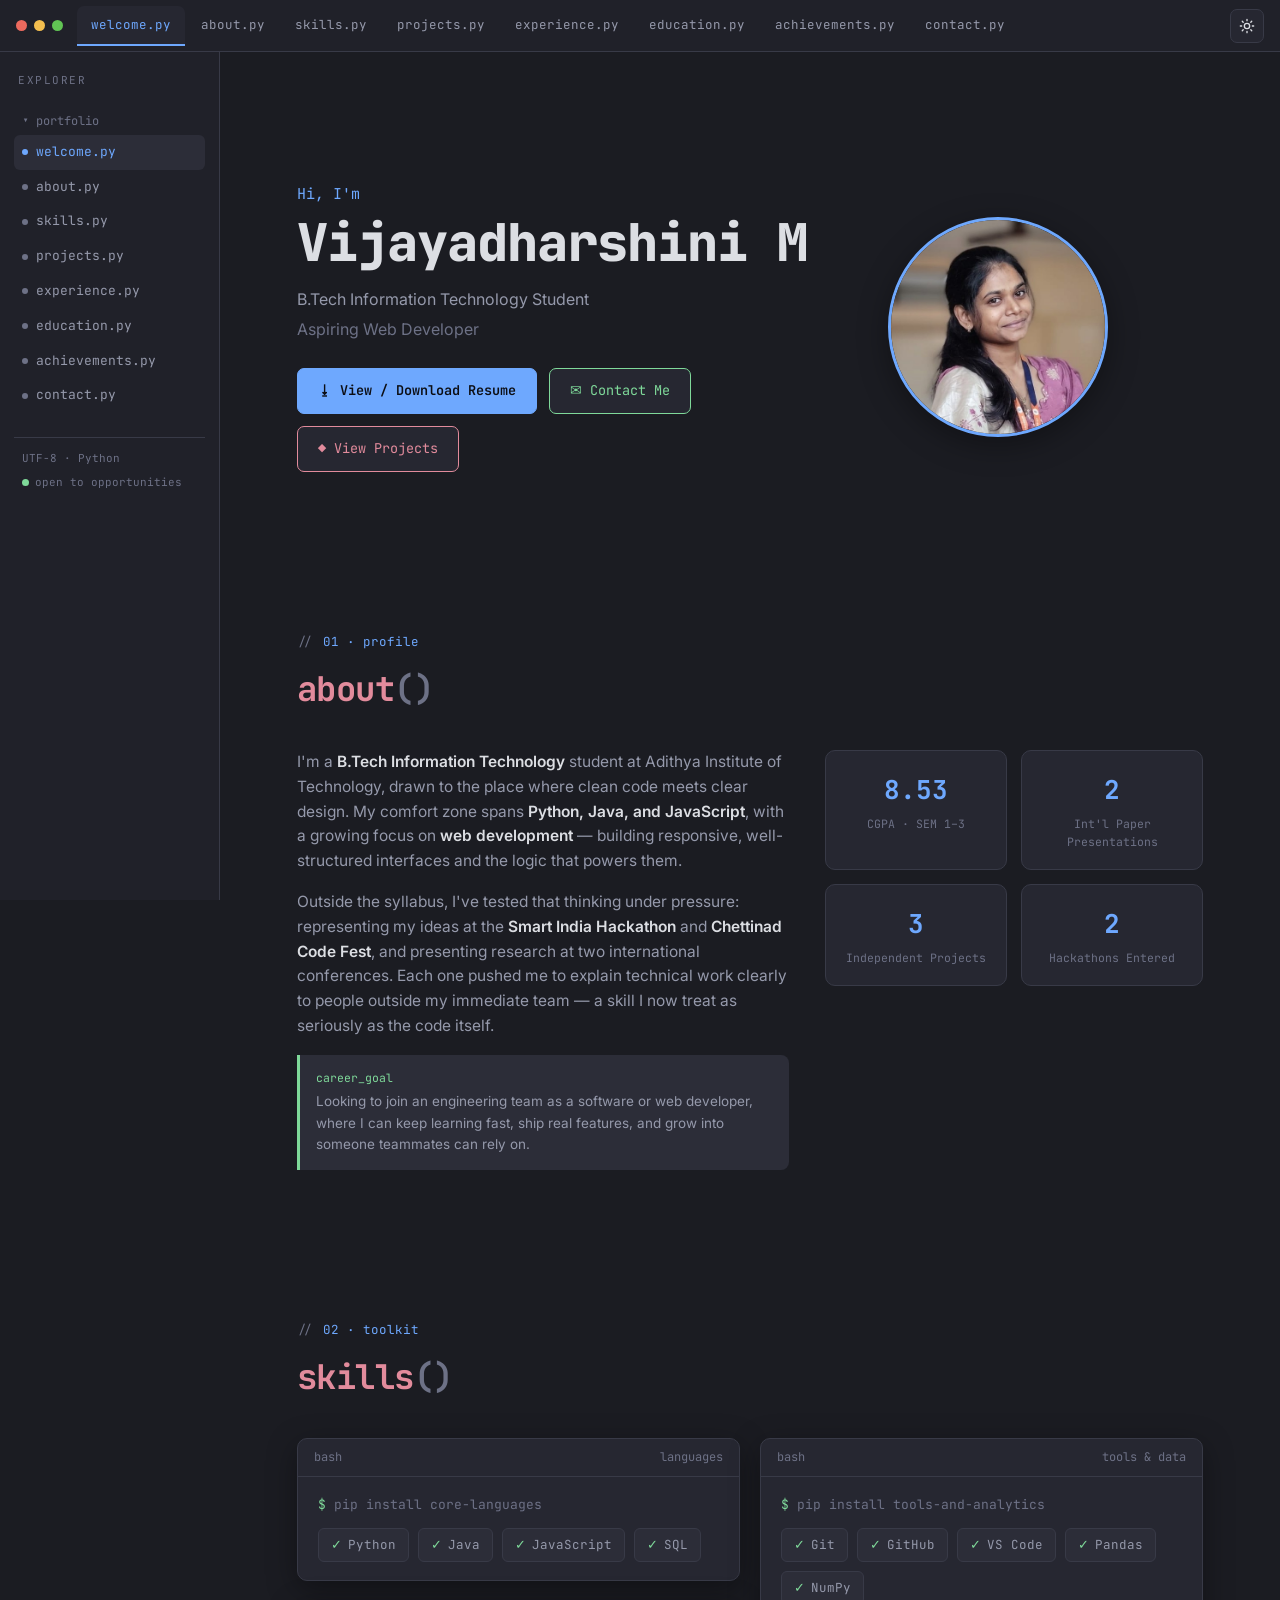
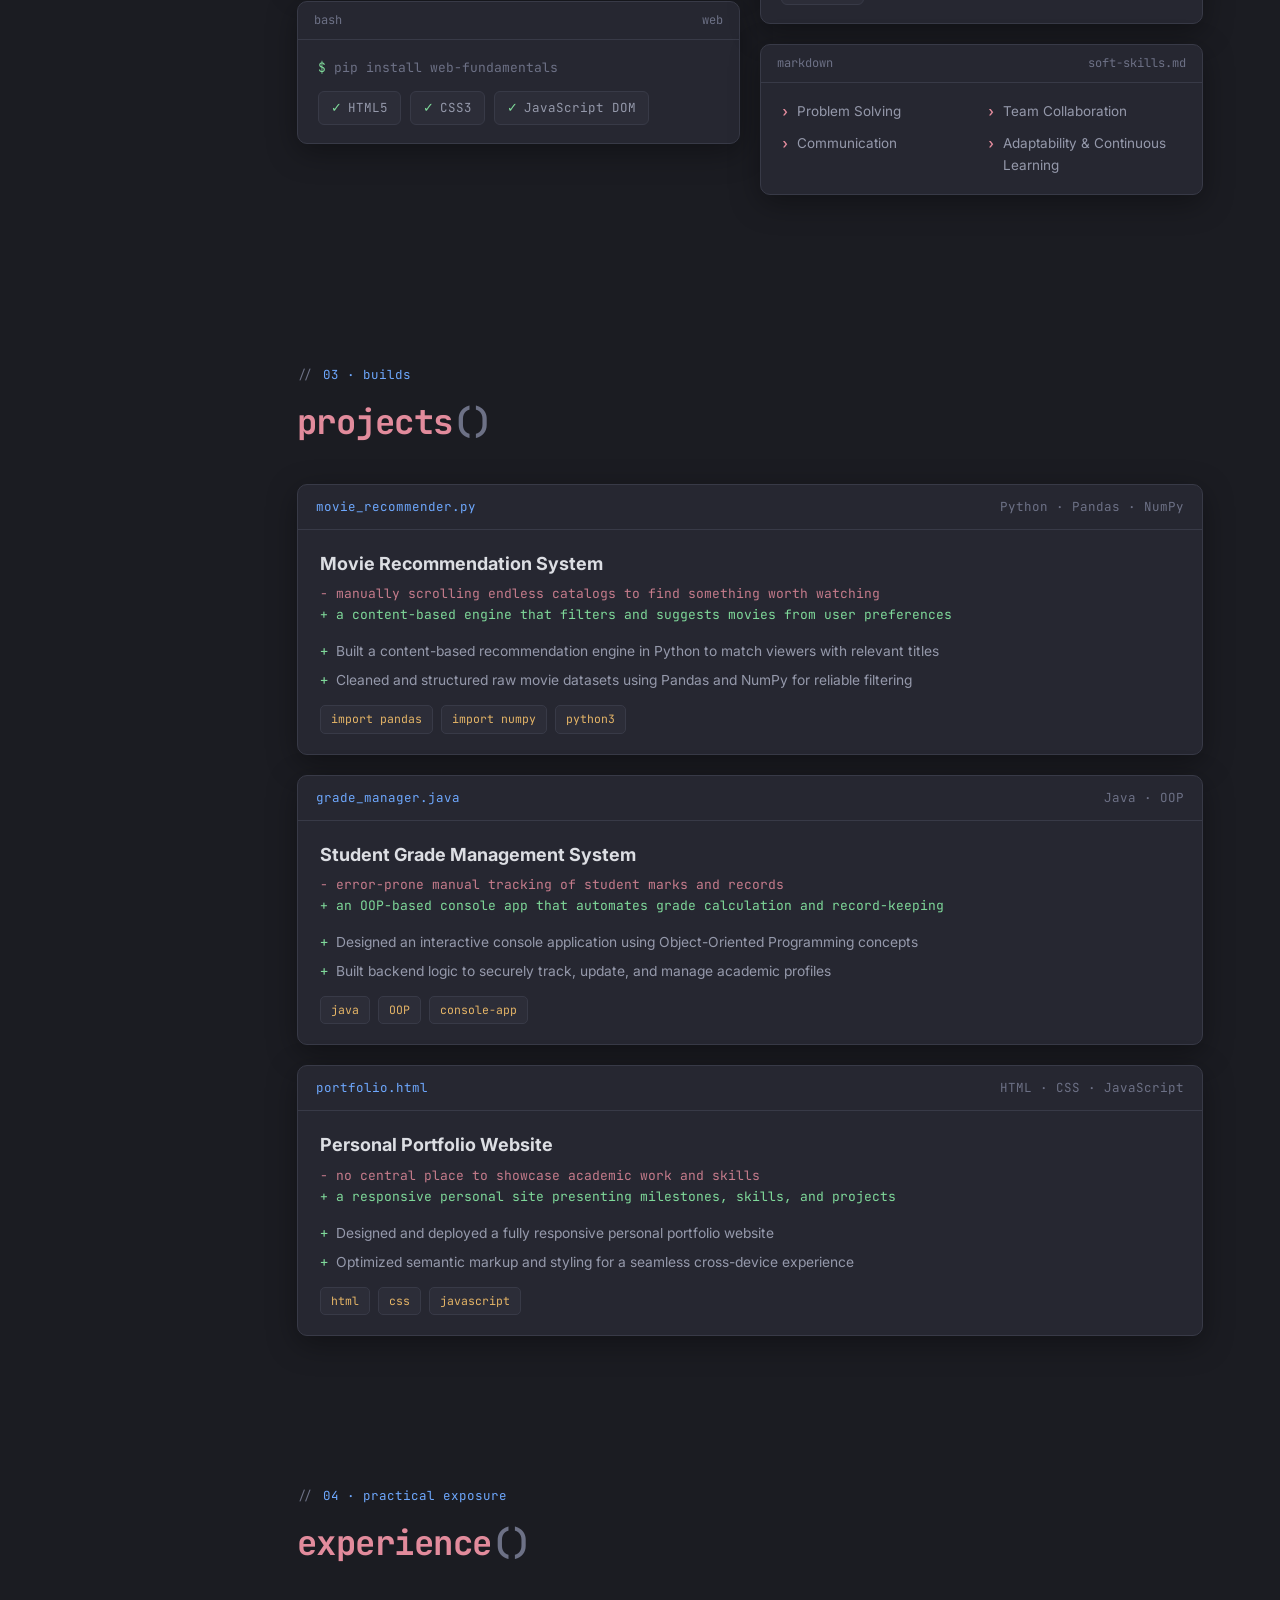
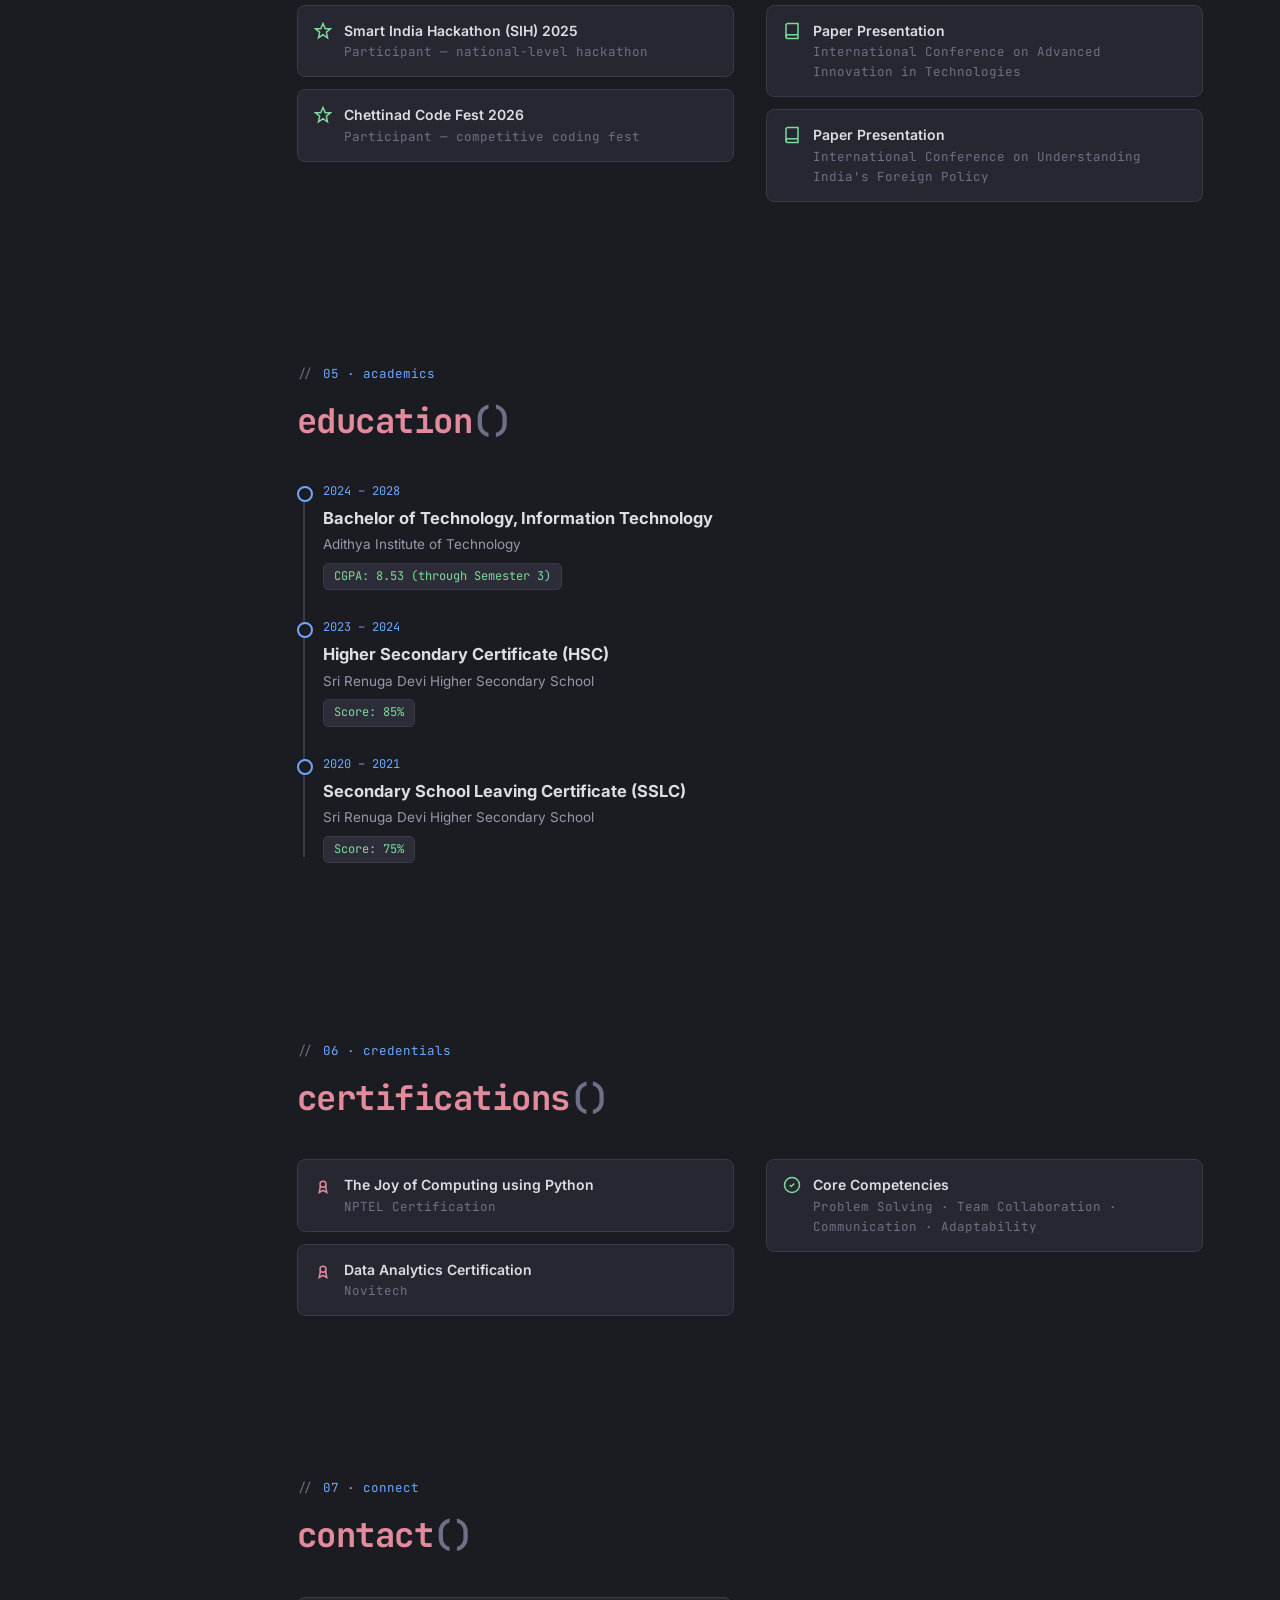
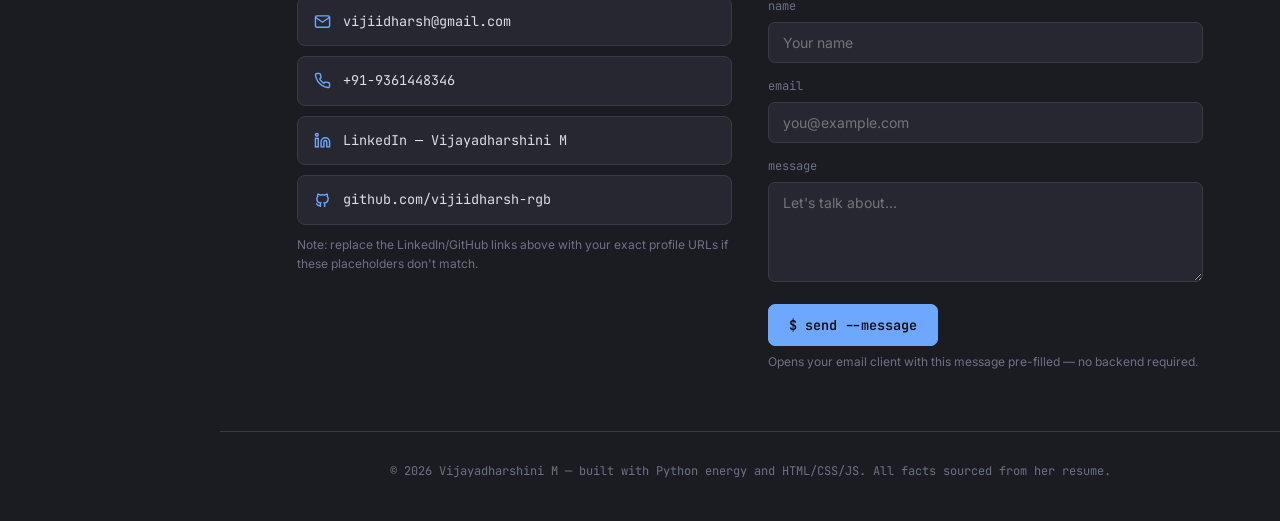
==== index.html @ 51f0da2e "Add files via upload" ====
<!DOCTYPE html>
<html lang="en" data-theme="dark">
<head>
<meta charset="UTF-8">
<meta name="viewport" content="width=device-width, initial-scale=1.0">
<title>Vijayadharshini M — IT Undergraduate &amp; Python Developer</title>
<meta name="description" content="Portfolio of Vijayadharshini M, a B.Tech Information Technology student specializing in Python and web development fundamentals. Explore projects, skills, and achievements.">
<meta name="keywords" content="Vijayadharshini M, Python Developer, Web Developer, IT Student, Software Engineer Portfolio, Adithya Institute of Technology">
<meta name="author" content="Vijayadharshini M">
<meta property="og:title" content="Vijayadharshini M — IT Undergraduate & Python Developer">
<meta property="og:description" content="Turning ideas into code, one project at a time. Explore my projects, skills, and journey.">
<meta property="og:type" content="website">
<link rel="icon" href="data:image/svg+xml,%3Csvg xmlns='http://www.w3.org/2000/svg' viewBox='0 0 100 100'%3E%3Crect width='100' height='100' rx='20' fill='%231e1f26'/%3E%3Ctext x='50' y='64' font-size='42' font-family='monospace' fill='%236ea8fe' text-anchor='middle'%3E%3C/%3E%3C/text%3E%3C/svg%3E">
<link rel="preconnect" href="https://fonts.googleapis.com">
<link rel="preconnect" href="https://fonts.gstatic.com" crossorigin>
<link href="https://fonts.googleapis.com/css2?family=JetBrains+Mono:wght@400;500;600;700;800&family=Inter:wght@400;500;600;700&display=swap" rel="stylesheet">
<link rel="stylesheet" href="style.css">
<link rel="stylesheet"href="https://cdnjs.cloudflare.com/ajax/libs/font-awesome/6.5.2/css/all.min.css">
</head>
<body>

<div class="topbar">
  <button class="menu-btn" id="menuBtn" aria-label="Open navigation">☰</button>
  <div class="traffic"><span class="r"></span><span class="y"></span><span class="g"></span></div>
  <nav class="tabs" id="tabs">
    <span class="tab" data-target="hero">welcome.py</span>
    <span class="tab" data-target="about">about.py</span>
    <span class="tab" data-target="skills">skills.py</span>
    <span class="tab" data-target="projects">projects.py</span>
    <span class="tab" data-target="experience">experience.py</span>
    <span class="tab" data-target="education">education.py</span>
    <span class="tab" data-target="certs">achievements.py</span>
    <span class="tab" data-target="contact">contact.py</span>
  </nav>
  <button class="theme-toggle" id="themeToggle" aria-label="Toggle dark and light theme">
    <svg id="themeIcon" viewBox="0 0 24 24" fill="none" stroke="currentColor" stroke-width="2" stroke-linecap="round" stroke-linejoin="round"><circle cx="12" cy="12" r="4"></circle><path d="M12 2v2M12 20v2M4.9 4.9l1.4 1.4M17.7 17.7l1.4 1.4M2 12h2M20 12h2M4.9 19.1l1.4-1.4M17.7 6.3l1.4-1.4"></path></svg>
  </button>
</div>

<div class="overlay" id="overlay"></div>

<aside class="sidebar" id="sidebar">
  <div class="sidebar-title">Explorer</div>
  <div class="tree-folder">▾ portfolio</div>
  <div class="tree-item" data-target="hero"><span class="dot"></span>welcome.py</div>
  <div class="tree-item" data-target="about"><span class="dot"></span>about.py</div>
  <div class="tree-item" data-target="skills"><span class="dot"></span>skills.py</div>
  <div class="tree-item" data-target="projects"><span class="dot"></span>projects.py</div>
  <div class="tree-item" data-target="experience"><span class="dot"></span>experience.py</div>
  <div class="tree-item" data-target="education"><span class="dot"></span>education.py</div>
  <div class="tree-item" data-target="certs"><span class="dot"></span>achievements.py</div>
  <div class="tree-item" data-target="contact"><span class="dot"></span>contact.py</div>
  <div class="sidebar-footer">
    <div>UTF-8 · Python</div>
    <div class="status"><span class="pulse"></span> open to opportunities</div>
  </div>
</aside>

<main>

  <!-- HERO -->
  <section class="hero" id="hero">
    <div class="hero-text reveal">
      <p class="hero-greet">Hi, I'm</p>
      <h1 class="hero-name">Vijayadharshini M</h1>
      <p class="hero-role">B.Tech Information Technology Student</p>
      <p class="hero-role subtle">Aspiring Web Developer</p>
      <div class="hero-actions">
        <a class="btn primary" href="Vijayadharshini_M_Resume..pdf" download>⭳ View / Download Resume</a>
        <a class="btn accent-green" href="#contact">✉ Contact Me</a>
        <a class="btn accent-rose" href="#projects">◆ View Projects</a>
      </div>
    </div>
    <div class="profile-photo-wrap reveal">
      <img src="[data-uri]" alt="Vijayadharshini M" class="profile-photo">
    </div>
  </section>
  <!-- ABOUT -->
  <section class="section" id="about">
    <div class="section-label">01 · profile</div>
    <h2><span class="fn">about</span><span class="paren">()</span></h2>
    <div class="about-grid">
      <div class="about-text reveal">
        <p>I'm a <strong>B.Tech Information Technology</strong> student at Adithya Institute of Technology, drawn to the place where clean code meets clear design. My comfort zone spans <strong>Python, Java, and JavaScript</strong>, with a growing focus on <strong>web development</strong> — building responsive, well-structured interfaces and the logic that powers them.</p>
        <p>Outside the syllabus, I've tested that thinking under pressure: representing my ideas at the <strong>Smart India Hackathon</strong> and <strong>Chettinad Code Fest</strong>, and presenting research at two international conferences. Each one pushed me to explain technical work clearly to people outside my immediate team — a skill I now treat as seriously as the code itself.</p>
        <div class="goal-box">
          <span class="tag">career_goal</span>
          Looking to join an engineering team as a software or web developer, where I can keep learning fast, ship real features, and grow into someone teammates can rely on.
        </div>
      </div>
      <div class="stat-grid reveal">
        <div class="stat-card"><div class="num">8.53</div><div class="lbl">CGPA · SEM 1–3</div></div>
        <div class="stat-card"><div class="num">2</div><div class="lbl">Int'l Paper Presentations</div></div>
        <div class="stat-card"><div class="num">3</div><div class="lbl">Independent Projects</div></div>
        <div class="stat-card"><div class="num">2</div><div class="lbl">Hackathons Entered</div></div>
      </div>
    </div>
  </section>

  <!-- SKILLS -->
  <section class="section" id="skills">
    <div class="section-label">02 · toolkit</div>
    <h2><span class="fn">skills</span><span class="paren">()</span></h2>
    <div class="skills-cols">
      <div>
        <div class="terminal">
          <div class="terminal-head"><span>bash</span><span>languages</span></div>
          <div class="terminal-body">
            <div class="cmdline"><span class="p">$</span> pip install core-languages</div>
            <div class="chip-row" data-stagger>
              <span class="chip"><span class="ok">✓</span>Python</span>
              <span class="chip"><span class="ok">✓</span>Java</span>
              <span class="chip"><span class="ok">✓</span>JavaScript</span>
              <span class="chip"><span class="ok">✓</span>SQL</span>
            </div>
          </div>
        </div>
        <div class="terminal">
          <div class="terminal-head"><span>bash</span><span>web</span></div>
          <div class="terminal-body">
            <div class="cmdline"><span class="p">$</span> pip install web-fundamentals</div>
            <div class="chip-row" data-stagger>
              <span class="chip"><span class="ok">✓</span>HTML5</span>
              <span class="chip"><span class="ok">✓</span>CSS3</span>
              <span class="chip"><span class="ok">✓</span>JavaScript DOM</span>
            </div>
          </div>
        </div>
      </div>
      <div>
        <div class="terminal">
          <div class="terminal-head"><span>bash</span><span>tools &amp; data</span></div>
          <div class="terminal-body">
            <div class="cmdline"><span class="p">$</span> pip install tools-and-analytics</div>
            <div class="chip-row" data-stagger>
              <span class="chip"><span class="ok">✓</span>Git</span>
              <span class="chip"><span class="ok">✓</span>GitHub</span>
              <span class="chip"><span class="ok">✓</span>VS Code</span>
              <span class="chip"><span class="ok">✓</span>Pandas</span>
              <span class="chip"><span class="ok">✓</span>NumPy</span>
            </div>
          </div>
        </div>
        <div class="terminal">
          <div class="terminal-head"><span>markdown</span><span>soft-skills.md</span></div>
          <div class="terminal-body">
            <ul class="soft-list">
              <li>Problem Solving</li>
              <li>Team Collaboration</li>
              <li>Communication</li>
              <li>Adaptability &amp; Continuous Learning</li>
            </ul>
          </div>
        </div>
      </div>
    </div>
  </section>

  <!-- PROJECTS -->
  <section class="section" id="projects">
    <div class="section-label">03 · builds</div>
    <h2><span class="fn">projects</span><span class="paren">()</span></h2>
    <div class="project-grid">

      <div class="project-card reveal">
        <div class="project-head"><span class="file">movie_recommender.py</span><span>Python · Pandas · NumPy</span></div>
        <div class="project-body">
          <h3>Movie Recommendation System</h3>
          <div class="diff">
            <span class="minus">- manually scrolling endless catalogs to find something worth watching</span>
            <span class="plus">+ a content-based engine that filters and suggests movies from user preferences</span>
          </div>
          <ul>
            <li>Built a content-based recommendation engine in Python to match viewers with relevant titles</li>
            <li>Cleaned and structured raw movie datasets using Pandas and NumPy for reliable filtering</li>
          </ul>
          <div class="tech-row"><span class="tech-pill">import pandas</span><span class="tech-pill">import numpy</span><span class="tech-pill">python3</span></div>
        </div>
      </div>

      <div class="project-card reveal">
        <div class="project-head"><span class="file">grade_manager.java</span><span>Java · OOP</span></div>
        <div class="project-body">
          <h3>Student Grade Management System</h3>
          <div class="diff">
            <span class="minus">- error-prone manual tracking of student marks and records</span>
            <span class="plus">+ an OOP-based console app that automates grade calculation and record-keeping</span>
          </div>
          <ul>
            <li>Designed an interactive console application using Object-Oriented Programming concepts</li>
            <li>Built backend logic to securely track, update, and manage academic profiles</li>
          </ul>
          <div class="tech-row"><span class="tech-pill">java</span><span class="tech-pill">OOP</span><span class="tech-pill">console-app</span></div>
        </div>
      </div>

      <div class="project-card reveal">
        <div class="project-head"><span class="file">portfolio.html</span><span>HTML · CSS · JavaScript</span></div>
        <div class="project-body">
          <h3>Personal Portfolio Website</h3>
          <div class="diff">
            <span class="minus">- no central place to showcase academic work and skills</span>
            <span class="plus">+ a responsive personal site presenting milestones, skills, and projects</span>
          </div>
          <ul>
            <li>Designed and deployed a fully responsive personal portfolio website</li>
            <li>Optimized semantic markup and styling for a seamless cross-device experience</li>
          </ul>
          <div class="tech-row"><span class="tech-pill">html</span><span class="tech-pill">css</span><span class="tech-pill">javascript</span></div>
        </div>
      </div>

    </div>
  </section>

  <!-- EXPERIENCE -->
  <section class="section" id="experience">
    <div class="section-label">04 · practical exposure</div>
    <h2><span class="fn">experience</span><span class="paren">()</span></h2>
    <div class="grid2">
      <div>
        <div class="mini-card reveal">
          <svg viewBox="0 0 24 24" fill="none" stroke="currentColor" stroke-width="2"><path d="M12 2l3 7h7l-5.5 4.5L18 21l-6-4-6 4 1.5-7.5L2 9h7z"></path></svg>
          <div><div class="t">Smart India Hackathon (SIH) 2025</div><div class="s">Participant — national-level hackathon</div></div>
        </div>
        <div class="mini-card reveal">
          <svg viewBox="0 0 24 24" fill="none" stroke="currentColor" stroke-width="2"><path d="M12 2l3 7h7l-5.5 4.5L18 21l-6-4-6 4 1.5-7.5L2 9h7z"></path></svg>
          <div><div class="t">Chettinad Code Fest 2026</div><div class="s">Participant — competitive coding fest</div></div>
        </div>
      </div>
      <div>
        <div class="mini-card reveal">
          <svg viewBox="0 0 24 24" fill="none" stroke="currentColor" stroke-width="2"><path d="M4 19.5A2.5 2.5 0 016.5 17H20"></path><path d="M6.5 2H20v20H6.5A2.5 2.5 0 014 19.5v-15A2.5 2.5 0 016.5 2z"></path></svg>
          <div><div class="t">Paper Presentation</div><div class="s">International Conference on Advanced Innovation in Technologies</div></div>
        </div>
        <div class="mini-card reveal">
          <svg viewBox="0 0 24 24" fill="none" stroke="currentColor" stroke-width="2"><path d="M4 19.5A2.5 2.5 0 016.5 17H20"></path><path d="M6.5 2H20v20H6.5A2.5 2.5 0 014 19.5v-15A2.5 2.5 0 016.5 2z"></path></svg>
          <div><div class="t">Paper Presentation</div><div class="s">International Conference on Understanding India's Foreign Policy</div></div>
        </div>
      </div>
    </div>
  </section>
  <!-- EDUCATION -->
  <section class="section" id="education">
    <div class="section-label">05 · academics</div>
    <h2><span class="fn">education</span><span class="paren">()</span></h2>
    <div class="timeline">
      <div class="tl-item reveal">
        <div class="period">2024 – 2028</div>
        <h3>Bachelor of Technology, Information Technology</h3>
        <div class="place">Adithya Institute of Technology</div>
        <span class="score">CGPA: 8.53 (through Semester 3)</span>
      </div>
      <div class="tl-item reveal">
        <div class="period">2023 – 2024</div>
        <h3>Higher Secondary Certificate (HSC)</h3>
        <div class="place">Sri Renuga Devi Higher Secondary School</div>
        <span class="score">Score: 85%</span>
      </div>
      <div class="tl-item reveal">
        <div class="period">2020 – 2021</div>
        <h3>Secondary School Leaving Certificate (SSLC)</h3>
        <div class="place">Sri Renuga Devi Higher Secondary School</div>
        <span class="score">Score: 75%</span>
      </div>
    </div>
  </section>

  <!-- CERTIFICATIONS & ACHIEVEMENTS -->
  <section class="section" id="certs">
    <div class="section-label">06 · credentials</div>
    <h2><span class="fn">certifications</span><span class="paren">()</span></h2>
    <div class="grid2">
      <div>
        <div class="mini-card rose reveal">
          <svg viewBox="0 0 24 24" fill="none" stroke="currentColor" stroke-width="2"><path d="M12 15a4 4 0 100-8 4 4 0 000 8z"></path><path d="M8.5 13.5L7 22l5-3 5 3-1.5-8.5"></path></svg>
          <div><div class="t">The Joy of Computing using Python</div><div class="s">NPTEL Certification</div></div>
        </div>
        <div class="mini-card rose reveal">
          <svg viewBox="0 0 24 24" fill="none" stroke="currentColor" stroke-width="2"><path d="M12 15a4 4 0 100-8 4 4 0 000 8z"></path><path d="M8.5 13.5L7 22l5-3 5 3-1.5-8.5"></path></svg>
          <div><div class="t">Data Analytics Certification</div><div class="s">Novitech</div></div>
        </div>
      </div>
      <div>
        <div class="mini-card reveal">
          <svg viewBox="0 0 24 24" fill="none" stroke="currentColor" stroke-width="2"><circle cx="12" cy="12" r="10"></circle><path d="M9 12l2 2 4-4"></path></svg>
          <div><div class="t">Core Competencies</div><div class="s">Problem Solving · Team Collaboration · Communication · Adaptability</div></div>
        </div>
      </div>
    </div>
  </section>

  <!-- CONTACT -->
  <section class="section" id="contact">
    <div class="section-label">07 · connect</div>
    <h2><span class="fn">contact</span><span class="paren">()</span></h2>
    <div class="contact-grid">
      <div class="contact-list reveal">
        <a href="mailto:vijiidharsh@gmail.com">
          <svg viewBox="0 0 24 24" fill="none" stroke="currentColor" stroke-width="2"><rect x="2" y="4" width="20" height="16" rx="2"></rect><path d="M22 6l-10 7L2 6"></path></svg>
          vijiidharsh@gmail.com
        </a>
        <a href="tel:+919361448346">
          <svg viewBox="0 0 24 24" fill="none" stroke="currentColor" stroke-width="2"><path d="M22 16.92v3a2 2 0 01-2.18 2 19.79 19.79 0 01-8.63-3.07 19.5 19.5 0 01-6-6 19.79 19.79 0 01-3.07-8.67A2 2 0 014.11 2h3a2 2 0 012 1.72c.13.96.36 1.9.68 2.81a2 2 0 01-.45 2.11L8.09 9.91a16 16 0 006 6l1.27-1.27a2 2 0 012.11-.45c.91.32 1.85.55 2.81.68A2 2 0 0122 16.92z"></path></svg>
          +91-9361448346
        </a>
        <a href="https://www.linkedin.com/in/vijayadharshini-m" target="_blank" rel="noopener">
          <svg viewBox="0 0 24 24" fill="none" stroke="currentColor" stroke-width="2"><path d="M16 8a6 6 0 016 6v7h-4v-7a2 2 0 00-2-2 2 2 0 00-2 2v7h-4v-7a6 6 0 016-6z"></path><rect x="2" y="9" width="4" height="12"></rect><circle cx="4" cy="4" r="2"></circle></svg>
          LinkedIn — Vijayadharshini M
        </a>
        <a href="https://github.com/vijiidharsh-rgb" target="_blank" rel="noopener">
          <svg viewBox="0 0 24 24" fill="none" stroke="currentColor" stroke-width="2"><path d="M9 19c-4.3 1.4-4.3-2.5-6-3m12 5v-3.5c0-1 .1-1.4-.5-2 2.8-.3 5.5-1.4 5.5-6a4.6 4.6 0 00-1.3-3.2 4.2 4.2 0 00-.1-3.2s-1.1-.3-3.5 1.3a12.3 12.3 0 00-6.2 0C6.5 2.8 5.4 3.1 5.4 3.1a4.2 4.2 0 00-.1 3.2A4.6 4.6 0 004 9.5c0 4.6 2.7 5.7 5.5 6-.6.6-.6 1.2-.5 2V21"></path></svg>
          github.com/vijiidharsh-rgb
        </a>
        <p class="form-note">Note: replace the LinkedIn/GitHub links above with your exact profile URLs if these placeholders don't match.</p>
      </div>
      <form class="reveal" id="contactForm">
        <div class="form-field"><label for="cname">name</label><input type="text" id="cname" required placeholder="Your name"></div>
        <div class="form-field"><label for="cemail">email</label><input type="email" id="cemail" required placeholder="you@example.com"></div>
        <div class="form-field"><label for="cmsg">message</label><textarea id="cmsg" required placeholder="Let's talk about..."></textarea></div>
        <button type="submit" class="btn primary">$ send --message</button>
        <p class="form-note">Opens your email client with this message pre-filled — no backend required.</p>
      </form>
    </div>
  </section>

</main>

<footer>© 2026 Vijayadharshini M — built with Python energy and HTML/CSS/JS. All facts sourced from her resume.</footer>

<button class="scroll-top" id="scrollTop" aria-label="Scroll to top">
  <svg viewBox="0 0 24 24" fill="none" stroke="currentColor" stroke-width="2.2" width="18" height="18"><path d="M12 19V5M5 12l7-7 7 7"></path></svg>
</button>

<script src="script.js"></script>
</body>
</html>
---- style.css ----
:root{
    --font-mono:'JetBrains Mono', monospace;
    --font-body:'Inter', sans-serif;
    --radius:10px;
    --transition:0.25s cubic-bezier(.4,0,.2,1);
  }
  html[data-theme="dark"]{
    --bg:#1b1c22;
    --bg-soft:#202129;
    --surface:#262731;
    --surface-alt:#2c2d38;
    --border:#383a47;
    --text:#dcdee3;
    --text-dim:#9599ab;
    --muted:#6d7186;
    --blue:#6ea8fe;
    --amber:#e5b567;
    --green:#7fd99a;
    --rose:#e28b9c;
    --shadow:0 8px 30px rgba(0,0,0,0.35);
  }
  html[data-theme="light"]{
    --bg:#f6f7f9;
    --bg-soft:#ffffff;
    --surface:#ffffff;
    --surface-alt:#eef0f4;
    --border:#dde0e7;
    --text:#22242c;
    --text-dim:#565a6b;
    --muted:#8a8fa0;
    --blue:#2158c9;
    --amber:#a5701a;
    --green:#1c8752;
    --rose:#b83a5f;
    --shadow:0 8px 30px rgba(30,32,40,0.08);
  }
  *{box-sizing:border-box; margin:0; padding:0;}
  html{scroll-behavior:smooth;}
  body{
    background:var(--bg);
    color:var(--text);
    font-family:var(--font-body);
    line-height:1.6;
    overflow-x:hidden;
    transition:background var(--transition), color var(--transition);
  }
  @media (prefers-reduced-motion: reduce){
    html{scroll-behavior:auto;}
    *{animation-duration:0.01ms !important; transition-duration:0.01ms !important;}
  }
  a{color:inherit; text-decoration:none;}
  ::selection{background:var(--blue); color:#0b0c10;}
  :focus-visible{outline:2px solid var(--blue); outline-offset:3px; border-radius:4px;}

  code, .mono{font-family:var(--font-mono);}

  /* ---------- Top Bar ---------- */
  .topbar{
    position:fixed; top:0; left:0; right:0; height:52px;
    background:var(--bg-soft); border-bottom:1px solid var(--border);
    display:flex; align-items:center; gap:14px; padding:0 16px;
    z-index:200;
  }
  .traffic{display:flex; gap:7px; flex-shrink:0;}
  .traffic span{width:11px; height:11px; border-radius:50%; display:block;}
  .traffic .r{background:#ec6a5e;} .traffic .y{background:#f4bf4f;} .traffic .g{background:#61c454;}
  .menu-btn{
    display:none; background:none; border:1px solid var(--border); color:var(--text);
    width:34px; height:34px; border-radius:7px; font-size:16px; cursor:pointer; flex-shrink:0;
    align-items:center; justify-content:center;
  }
  .tabs{
    display:flex; gap:2px; overflow-x:auto; scrollbar-width:none; flex:1;
  }
  .tabs::-webkit-scrollbar{display:none;}
  .tab{
    font-family:var(--font-mono); font-size:12.5px; color:var(--text-dim);
    padding:9px 14px; border-radius:7px 7px 0 0; white-space:nowrap;
    border-bottom:2px solid transparent; cursor:pointer; transition:var(--transition);
  }
  .tab:hover{color:var(--text); background:var(--surface);}
  .tab.active{color:var(--blue); border-bottom-color:var(--blue); background:var(--surface);}
  .theme-toggle{
    flex-shrink:0; background:var(--surface); border:1px solid var(--border);
    width:34px; height:34px; border-radius:7px; cursor:pointer; color:var(--text);
    display:flex; align-items:center; justify-content:center; transition:var(--transition);
  }
  .theme-toggle:hover{border-color:var(--blue);}
  .theme-toggle svg{width:16px; height:16px;}

  /* ---------- Sidebar (file explorer) ---------- */
  .sidebar{
    position:fixed; top:52px; left:0; bottom:0; width:220px;
    background:var(--bg-soft); border-right:1px solid var(--border);
    padding:20px 14px; overflow-y:auto; z-index:150;
    transition:transform var(--transition);
  }
  .sidebar-title{
    font-family:var(--font-mono); font-size:11px; letter-spacing:1.5px;
    color:var(--muted); margin-bottom:12px; padding-left:4px; text-transform:uppercase;
  }
  .tree-item{
    display:flex; align-items:center; gap:8px; padding:7px 8px; border-radius:6px;
    font-family:var(--font-mono); font-size:13px; color:var(--text-dim); cursor:pointer;
    transition:var(--transition);
  }
  .tree-item:hover{background:var(--surface); color:var(--text);}
  .tree-item.active{background:var(--surface-alt); color:var(--blue);}
  .tree-item .dot{width:6px; height:6px; border-radius:50%; background:var(--muted); flex-shrink:0;}
  .tree-item.active .dot{background:var(--blue);}
  .tree-folder{
    font-family:var(--font-mono); font-size:12px; color:var(--muted); padding:10px 8px 4px;
  }
  .sidebar-footer{
    margin-top:24px; padding:12px 8px; border-top:1px solid var(--border);
    font-family:var(--font-mono); font-size:11px; color:var(--muted);
  }
  .sidebar-footer .status{display:flex; align-items:center; gap:6px; margin-top:6px;}
  .sidebar-footer .status .pulse{
    width:7px; height:7px; border-radius:50%; background:var(--green);
    animation:pulse 2s infinite;
  }
  @keyframes pulse{0%,100%{opacity:1;} 50%{opacity:0.4;}}

  .overlay{
    display:none; position:fixed; inset:0; background:rgba(0,0,0,0.5); z-index:140;
  }
  .overlay.show{display:block;}

  /* ---------- Main ---------- */
  main{
    margin-left:220px; padding-top:52px; min-height:100vh;
  }
  .section{
    padding:90px 6vw 60px; max-width:1080px; margin:0 auto; scroll-margin-top:60px;
  }
  .section-label{
    font-family:var(--font-mono); font-size:12.5px; color:var(--blue);
    display:flex; align-items:center; gap:10px; margin-bottom:10px;
  }
  .section-label::before{content:"//"; color:var(--muted);}
  .section h2{
    font-family:var(--font-mono); font-size:clamp(24px,3.4vw,34px); font-weight:700;
    margin-bottom:34px; letter-spacing:-0.5px;
  }
  .section h2 .fn{color:var(--rose);}
  .section h2 .paren{color:var(--muted);}

  /* ---------- Hero ---------- */
  .hero{
    padding:130px 6vw 70px; max-width:1080px; margin:0 auto;
    display:grid; grid-template-columns:1.15fr 0.85fr; align-items:center; gap:40px;
  }
  .hero-text{max-width:520px;}
  .hero-greet{
    font-family:var(--font-mono); font-size:15px; color:var(--blue); margin-bottom:8px;
  }
  .hero-name{
    font-family:var(--font-mono); font-weight:800; letter-spacing:-1px; line-height:1.1;
    font-size:clamp(20px,6vw,52px); margin-bottom:16px; color:var(--text);
    white-space:nowrap;
  }
  .hero-role{
    font-size:16px; color:var(--text-dim); margin-bottom:4px;
  }
  .hero-role.subtle{color:var(--muted); margin-bottom:26px;}
  .profile-photo-wrap{
    display:flex; justify-content:center; align-items:center;
  }
  .profile-photo{
    width:220px; height:220px; border-radius:50%; object-fit:cover; object-position:center center;
    border:3px solid var(--blue); box-shadow:var(--shadow);
  }
  .editor-window{
    background:var(--surface); border:1px solid var(--border); border-radius:var(--radius);
    box-shadow:var(--shadow); overflow:hidden;
  }
  .editor-head{
    display:flex; align-items:center; gap:8px; padding:10px 16px;
    border-bottom:1px solid var(--border); font-family:var(--font-mono); font-size:12px; color:var(--muted);
  }
  .editor-body{padding:22px 26px; font-family:var(--font-mono); font-size:14.5px; line-height:1.85;}
  .ln{color:var(--muted); display:inline-block; width:22px; user-select:none;}
  .kw{color:var(--rose);} .str{color:var(--amber);} .cls{color:var(--blue);} .cmt{color:var(--muted); font-style:italic;} .fnc{color:var(--green);}
  .caret{display:inline-block; width:8px; height:17px; background:var(--blue); vertical-align:middle; animation:blink 1s step-end infinite; margin-left:2px;}
  @keyframes blink{50%{opacity:0;}}
  .console{
    border-top:1px solid var(--border); background:var(--bg-soft); padding:16px 26px;
    font-family:var(--font-mono); font-size:13.5px; color:var(--green);
  }
  .console .arrow{color:var(--muted); margin-right:8px;}
  .hero-actions{display:flex; flex-wrap:wrap; gap:12px; margin-top:6px;}
  .btn{
    font-family:var(--font-mono); font-size:13.5px; padding:11px 20px; border-radius:7px;
    border:1px solid var(--border); background:var(--surface); color:var(--text); cursor:pointer;
    transition:var(--transition); display:inline-flex; align-items:center; gap:8px;
  }
  .btn:hover{transform:translateY(-2px); box-shadow:var(--shadow);}
  .btn.primary{background:var(--blue); color:#0c0e14; border-color:var(--blue); font-weight:600;}
  .btn.primary:hover{filter:brightness(1.08);}
  .btn.accent-green{border-color:var(--green); color:var(--green);}
  .btn.accent-rose{border-color:var(--rose); color:var(--rose);}

  /* ---------- About ---------- */
  .about-grid{display:grid; grid-template-columns:1.3fr 1fr; gap:36px;}
  .about-text p{color:var(--text-dim); margin-bottom:16px; font-size:15.5px;}
  .about-text strong{color:var(--text); font-weight:600;}
  .stat-card{
    background:var(--surface); border:1px solid var(--border); border-radius:var(--radius);
    padding:18px; text-align:center;
  }
  .stat-card .num{font-family:var(--font-mono); font-size:26px; font-weight:700; color:var(--blue);}
  .stat-card .lbl{font-size:11.5px; color:var(--muted); margin-top:4px; font-family:var(--font-mono);}
  .stat-grid{display:grid; grid-template-columns:1fr 1fr; gap:14px; align-content:start;}
  .goal-box{
    grid-column:1/-1; background:var(--surface-alt); border-left:3px solid var(--green);
    border-radius:0 8px 8px 0; padding:14px 16px; font-size:13.5px; color:var(--text-dim);
  }
  .goal-box .tag{font-family:var(--font-mono); color:var(--green); font-size:11.5px; display:block; margin-bottom:4px;}

  /* ---------- Skills ---------- */
  .terminal{
    background:var(--surface); border:1px solid var(--border); border-radius:var(--radius);
    box-shadow:var(--shadow); margin-bottom:20px; overflow:hidden;
  }
  .terminal-head{
    padding:9px 16px; border-bottom:1px solid var(--border); font-family:var(--font-mono);
    font-size:12px; color:var(--muted); display:flex; justify-content:space-between;
  }
  .terminal-body{padding:18px 20px;}
  .terminal-body .cmdline{font-family:var(--font-mono); font-size:13px; color:var(--muted); margin-bottom:12px;}
  .terminal-body .cmdline .p{color:var(--green);}
  .chip-row{display:flex; flex-wrap:wrap; gap:9px;}
  .chip{
    font-family:var(--font-mono); font-size:12.5px; padding:6px 12px; border-radius:6px;
    background:var(--surface-alt); border:1px solid var(--border); color:var(--text-dim);
    display:flex; align-items:center; gap:6px; opacity:0; transform:translateY(6px);
    transition:opacity .4s ease, transform .4s ease, border-color .2s, color .2s;
  }
  .chip.in{opacity:1; transform:translateY(0);}
  .chip:hover{border-color:var(--blue); color:var(--text);}
  .chip .ok{color:var(--green);}
  .skills-cols{display:grid; grid-template-columns:1fr 1fr; gap:20px;}
  .soft-list{list-style:none; display:grid; grid-template-columns:1fr 1fr; gap:10px;}
  .soft-list li{
    font-size:13.5px; color:var(--text-dim); display:flex; gap:8px; align-items:flex-start;
  }
  .soft-list li::before{content:"›"; color:var(--rose); font-family:var(--font-mono); font-weight:700;}

  /* ---------- Projects ---------- */
  .project-grid{display:grid; grid-template-columns:1fr; gap:20px;}
  .project-card{
    background:var(--surface); border:1px solid var(--border); border-radius:var(--radius);
    overflow:hidden; box-shadow:var(--shadow); transition:transform var(--transition), border-color var(--transition);
  }
  .project-card:hover{transform:translateY(-4px); border-color:var(--blue);}
  .project-head{
    padding:12px 18px; border-bottom:1px solid var(--border); display:flex; justify-content:space-between;
    align-items:center; font-family:var(--font-mono); font-size:12.5px; color:var(--muted);
  }
  .project-head .file{color:var(--blue);}
  .project-body{padding:20px 22px;}
  .project-body h3{font-size:18px; margin-bottom:6px; font-weight:700;}
  .project-body .diff{font-family:var(--font-mono); font-size:13px; margin-bottom:14px;}
  .diff .minus{color:var(--rose); display:block; opacity:0.85;}
  .diff .plus{color:var(--green); display:block;}
  .project-body ul{list-style:none; margin-bottom:14px;}
  .project-body ul li{
    font-size:13.8px; color:var(--text-dim); margin-bottom:7px; padding-left:16px; position:relative;
  }
  .project-body ul li::before{content:"+"; position:absolute; left:0; color:var(--green); font-family:var(--font-mono);}
  .tech-row{display:flex; flex-wrap:wrap; gap:8px;}
  .tech-pill{
    font-family:var(--font-mono); font-size:11.5px; padding:4px 10px; border-radius:5px;
    background:var(--surface-alt); color:var(--amber); border:1px solid var(--border);
  }

  /* ---------- Education / Timeline ---------- */
  .timeline{position:relative; padding-left:26px;}
  .timeline::before{
    content:""; position:absolute; left:6px; top:6px; bottom:6px; width:2px; background:var(--border);
  }
  .tl-item{position:relative; margin-bottom:28px;}
  .tl-item::before{
    content:""; position:absolute; left:-26px; top:4px; width:12px; height:12px; border-radius:50%;
    background:var(--bg); border:2px solid var(--blue);
  }
  .tl-item .period{font-family:var(--font-mono); font-size:12px; color:var(--blue); margin-bottom:4px;}
  .tl-item h3{font-size:16.5px; font-weight:700; margin-bottom:3px;}
  .tl-item .place{font-size:13.5px; color:var(--text-dim); margin-bottom:6px;}
  .tl-item .score{
    display:inline-block; font-family:var(--font-mono); font-size:12px; color:var(--green);
    background:var(--surface-alt); padding:3px 10px; border-radius:5px; border:1px solid var(--border);
  }

  /* ---------- Certifications / Achievements ---------- */
  .grid2{display:grid; grid-template-columns:1fr 1fr; gap:32px;}
  .mini-card{
    background:var(--surface); border:1px solid var(--border); border-radius:8px;
    padding:14px 16px; margin-bottom:12px; display:flex; gap:12px; align-items:flex-start;
    transition:var(--transition);
  }
  .mini-card:hover{border-color:var(--green);}
  .mini-card svg{flex-shrink:0; width:18px; height:18px; color:var(--green); margin-top:2px;}
  .mini-card .t{font-size:14px; font-weight:600;}
  .mini-card .s{font-size:12.5px; color:var(--muted); font-family:var(--font-mono);}
  .mini-card.rose svg{color:var(--rose);}
  .mini-card.rose:hover{border-color:var(--rose);}

  /* ---------- Contact ---------- */
  .contact-grid{display:grid; grid-template-columns:1fr 1fr; gap:36px;}
  .contact-list a{
    display:flex; align-items:center; gap:12px; padding:13px 16px; margin-bottom:10px;
    background:var(--surface); border:1px solid var(--border); border-radius:8px;
    font-family:var(--font-mono); font-size:13.5px; transition:var(--transition);
  }
  .contact-list a:hover{border-color:var(--blue); transform:translateX(4px);}
  .contact-list svg{width:17px; height:17px; color:var(--blue); flex-shrink:0;}
  .form-field{margin-bottom:14px;}
  .form-field label{
    display:block; font-family:var(--font-mono); font-size:12px; color:var(--muted); margin-bottom:6px;
  }
  .form-field input, .form-field textarea{
    width:100%; background:var(--surface); border:1px solid var(--border); border-radius:7px;
    padding:11px 14px; color:var(--text); font-family:var(--font-body); font-size:14px;
    transition:border-color var(--transition);
  }
  .form-field input:focus, .form-field textarea:focus{border-color:var(--blue); outline:none;}
  .form-field textarea{resize:vertical; min-height:100px;}
  .form-note{font-size:12px; color:var(--muted); margin-top:6px;}

  footer{
    text-align:center; padding:30px 6vw 40px; font-family:var(--font-mono); font-size:12px; color:var(--muted);
    border-top:1px solid var(--border); margin-left:220px;
  }

  .scroll-top{
    position:fixed; bottom:26px; right:26px; width:44px; height:44px; border-radius:50%;
    background:var(--blue); color:#0c0e14; border:none; cursor:pointer; z-index:180;
    display:flex; align-items:center; justify-content:center; box-shadow:var(--shadow);
    opacity:0; pointer-events:none; transition:opacity var(--transition), transform var(--transition);
  }
  .scroll-top.show{opacity:1; pointer-events:auto;}
  .scroll-top:hover{transform:translateY(-3px);}

  .reveal{opacity:0; transform:translateY(18px); transition:opacity .6s ease, transform .6s ease;}
  .reveal.in{opacity:1; transform:translateY(0);}

  /* ---------- Responsive ---------- */
  @media (max-width:900px){
    .about-grid, .contact-grid, .skills-cols, .grid2{grid-template-columns:1fr;}
    .hero{grid-template-columns:1fr; text-align:center;}
    .hero-text{max-width:100%; order:2;}
    .profile-photo-wrap{order:1;}
    .hero-actions{justify-content:center;}
    .sidebar{transform:translateX(-100%);}
    .sidebar.open{transform:translateX(0);}
    main, footer{margin-left:0;}
    .menu-btn{display:flex;}
    .tabs{display:none;}
  }
  @media (max-width:560px){
    .hero{padding:110px 5vw 50px;}
    .section{padding:70px 5vw 40px;}
    .soft-list{grid-template-columns:1fr;}
    .editor-body{font-size:12.5px; padding:18px;}
    .stat-grid{grid-template-columns:1fr 1fr;}
  }
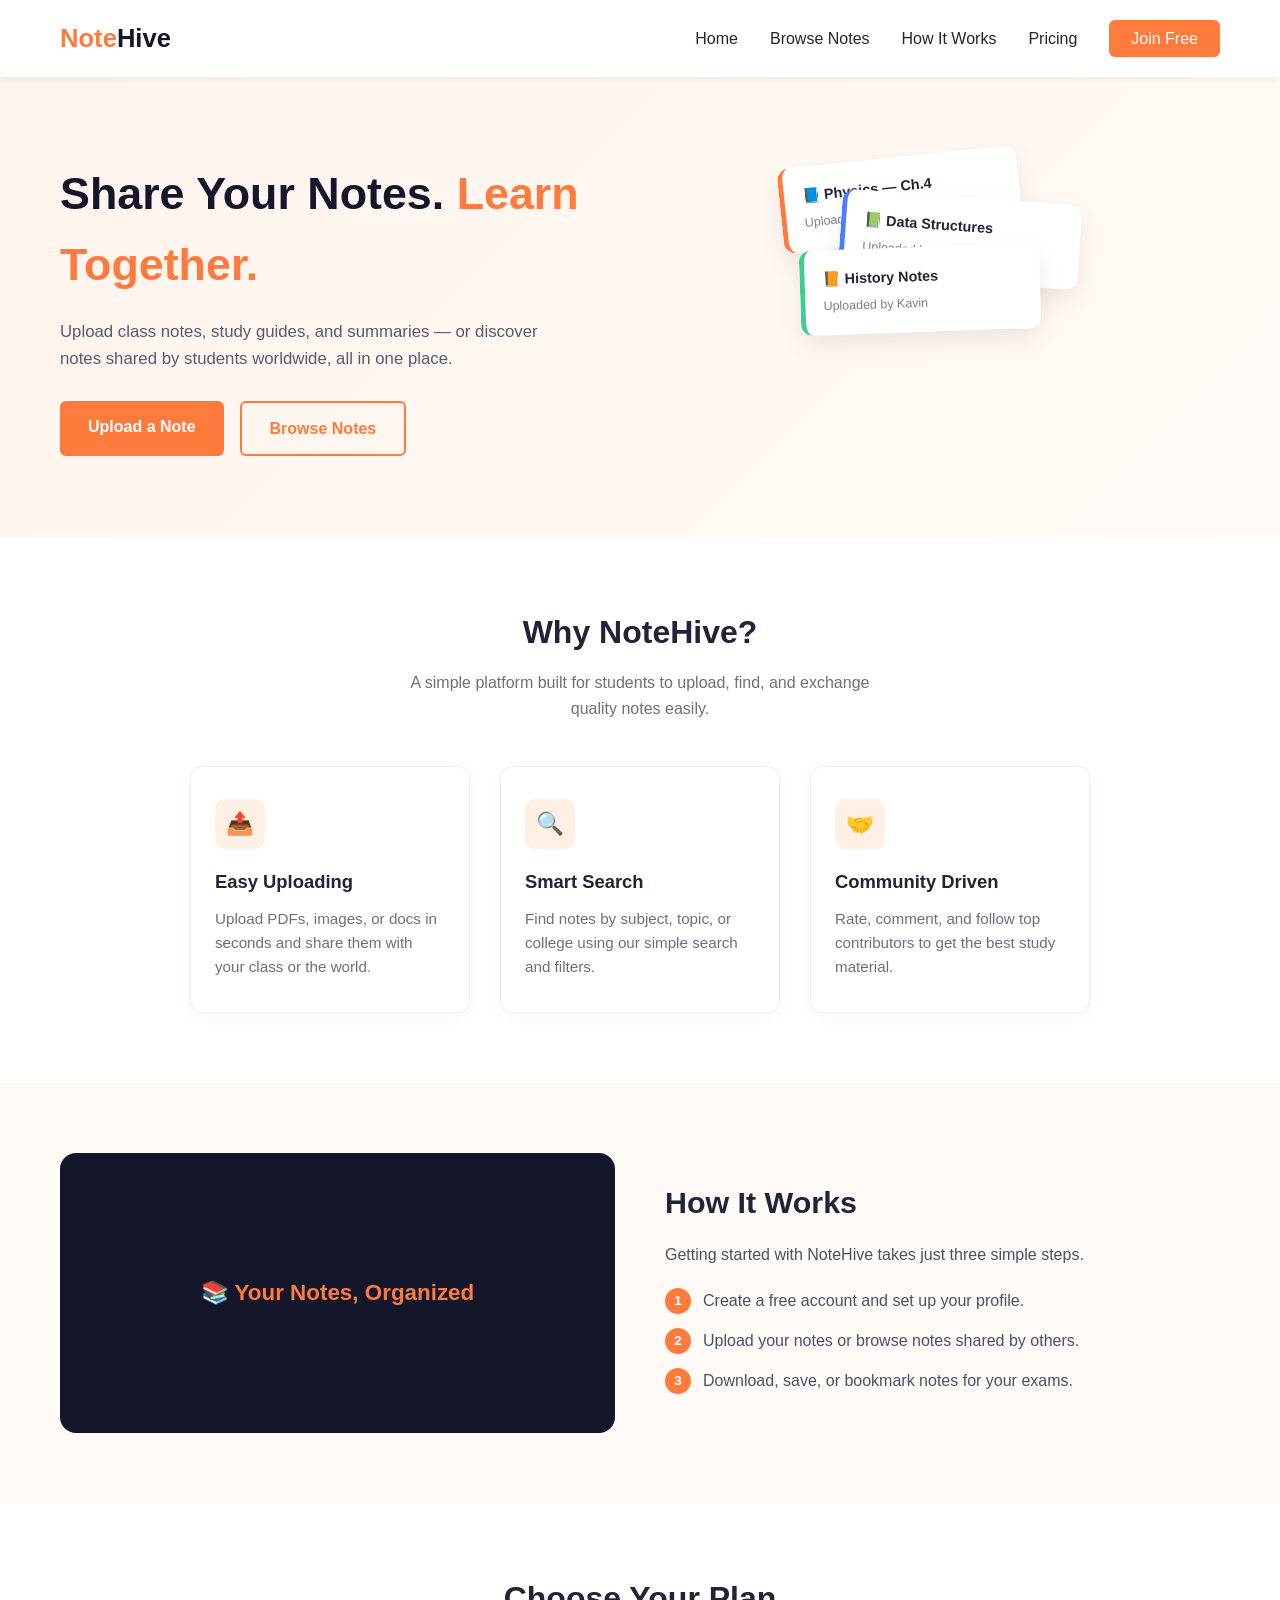
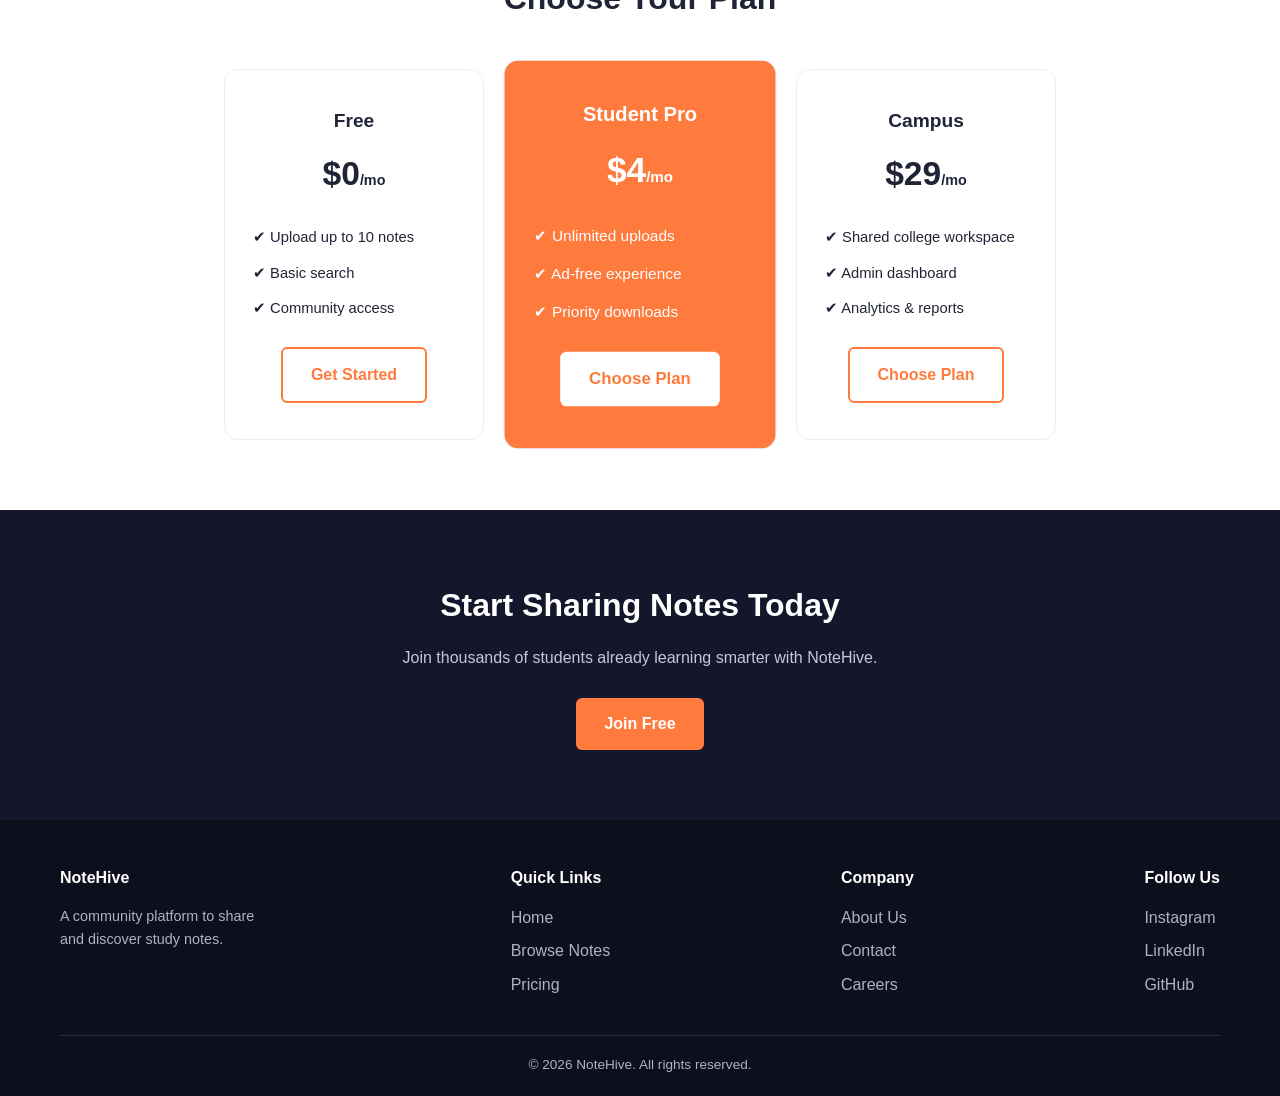
==== commit fc947aff: "Add files via upload" ====
--- a/index.html
+++ b/index.html
@@ -1,337 +1,164 @@
-<!DOCTYPE html>
-<html lang="en" data-theme="dark">
-<head>
-<meta charset="UTF-8">
-<meta name="viewport" content="width=device-width, initial-scale=1.0">
-<title>Vijayadharshini M — IT Undergraduate &amp; Python Developer</title>
-<meta name="description" content="Portfolio of Vijayadharshini M, a B.Tech Information Technology student specializing in Python and web development fundamentals. Explore projects, skills, and achievements.">
-<meta name="keywords" content="Vijayadharshini M, Python Developer, Web Developer, IT Student, Software Engineer Portfolio, Adithya Institute of Technology">
-<meta name="author" content="Vijayadharshini M">
-<meta property="og:title" content="Vijayadharshini M — IT Undergraduate & Python Developer">
-<meta property="og:description" content="Turning ideas into code, one project at a time. Explore my projects, skills, and journey.">
-<meta property="og:type" content="website">
-<link rel="icon" href="data:image/svg+xml,%3Csvg xmlns='http://www.w3.org/2000/svg' viewBox='0 0 100 100'%3E%3Crect width='100' height='100' rx='20' fill='%231e1f26'/%3E%3Ctext x='50' y='64' font-size='42' font-family='monospace' fill='%236ea8fe' text-anchor='middle'%3E%3C/%3E%3C/text%3E%3C/svg%3E">
-<link rel="preconnect" href="https://fonts.googleapis.com">
-<link rel="preconnect" href="https://fonts.gstatic.com" crossorigin>
-<link href="https://fonts.googleapis.com/css2?family=JetBrains+Mono:wght@400;500;600;700;800&family=Inter:wght@400;500;600;700&display=swap" rel="stylesheet">
-<link rel="stylesheet" href="style.css">
-<link rel="stylesheet"href="https://cdnjs.cloudflare.com/ajax/libs/font-awesome/6.5.2/css/all.min.css">
-</head>
-<body>
-
-<div class="topbar">
-  <button class="menu-btn" id="menuBtn" aria-label="Open navigation">☰</button>
-  <div class="traffic"><span class="r"></span><span class="y"></span><span class="g"></span></div>
-  <nav class="tabs" id="tabs">
-    <span class="tab" data-target="hero">welcome.py</span>
-    <span class="tab" data-target="about">about.py</span>
-    <span class="tab" data-target="skills">skills.py</span>
-    <span class="tab" data-target="projects">projects.py</span>
-    <span class="tab" data-target="experience">experience.py</span>
-    <span class="tab" data-target="education">education.py</span>
-    <span class="tab" data-target="certs">achievements.py</span>
-    <span class="tab" data-target="contact">contact.py</span>
-  </nav>
-  <button class="theme-toggle" id="themeToggle" aria-label="Toggle dark and light theme">
-    <svg id="themeIcon" viewBox="0 0 24 24" fill="none" stroke="currentColor" stroke-width="2" stroke-linecap="round" stroke-linejoin="round"><circle cx="12" cy="12" r="4"></circle><path d="M12 2v2M12 20v2M4.9 4.9l1.4 1.4M17.7 17.7l1.4 1.4M2 12h2M20 12h2M4.9 19.1l1.4-1.4M17.7 6.3l1.4-1.4"></path></svg>
-  </button>
-</div>
-
-<div class="overlay" id="overlay"></div>
-
-<aside class="sidebar" id="sidebar">
-  <div class="sidebar-title">Explorer</div>
-  <div class="tree-folder">▾ portfolio</div>
-  <div class="tree-item" data-target="hero"><span class="dot"></span>welcome.py</div>
-  <div class="tree-item" data-target="about"><span class="dot"></span>about.py</div>
-  <div class="tree-item" data-target="skills"><span class="dot"></span>skills.py</div>
-  <div class="tree-item" data-target="projects"><span class="dot"></span>projects.py</div>
-  <div class="tree-item" data-target="experience"><span class="dot"></span>experience.py</div>
-  <div class="tree-item" data-target="education"><span class="dot"></span>education.py</div>
-  <div class="tree-item" data-target="certs"><span class="dot"></span>achievements.py</div>
-  <div class="tree-item" data-target="contact"><span class="dot"></span>contact.py</div>
-  <div class="sidebar-footer">
-    <div>UTF-8 · Python</div>
-    <div class="status"><span class="pulse"></span> open to opportunities</div>
-  </div>
-</aside>
-
-<main>
-
-  <!-- HERO -->
-  <section class="hero" id="hero">
-    <div class="hero-text reveal">
-      <p class="hero-greet">Hi, I'm</p>
-      <h1 class="hero-name">Vijayadharshini M</h1>
-      <p class="hero-role">B.Tech Information Technology Student</p>
-      <p class="hero-role subtle">Aspiring Web Developer</p>
-      <div class="hero-actions">
-        <a class="btn primary" href="Vijayadharshini_M_Resume..pdf" download>⭳ View / Download Resume</a>
-        <a class="btn accent-green" href="#contact">✉ Contact Me</a>
-        <a class="btn accent-rose" href="#projects">◆ View Projects</a>
-      </div>
-    </div>
-    <div class="profile-photo-wrap reveal">
-      <img src="[data-uri]" alt="Vijayadharshini M" class="profile-photo">
-    </div>
-  </section>
-  <!-- ABOUT -->
-  <section class="section" id="about">
-    <div class="section-label">01 · profile</div>
-    <h2><span class="fn">about</span><span class="paren">()</span></h2>
-    <div class="about-grid">
-      <div class="about-text reveal">
-        <p>I'm a <strong>B.Tech Information Technology</strong> student at Adithya Institute of Technology, drawn to the place where clean code meets clear design. My comfort zone spans <strong>Python, Java, and JavaScript</strong>, with a growing focus on <strong>web development</strong> — building responsive, well-structured interfaces and the logic that powers them.</p>
-        <p>Outside the syllabus, I've tested that thinking under pressure: representing my ideas at the <strong>Smart India Hackathon</strong> and <strong>Chettinad Code Fest</strong>, and presenting research at two international conferences. Each one pushed me to explain technical work clearly to people outside my immediate team — a skill I now treat as seriously as the code itself.</p>
-        <div class="goal-box">
-          <span class="tag">career_goal</span>
-          Looking to join an engineering team as a software or web developer, where I can keep learning fast, ship real features, and grow into someone teammates can rely on.
-        </div>
-      </div>
-      <div class="stat-grid reveal">
-        <div class="stat-card"><div class="num">8.53</div><div class="lbl">CGPA · SEM 1–3</div></div>
-        <div class="stat-card"><div class="num">2</div><div class="lbl">Int'l Paper Presentations</div></div>
-        <div class="stat-card"><div class="num">3</div><div class="lbl">Independent Projects</div></div>
-        <div class="stat-card"><div class="num">2</div><div class="lbl">Hackathons Entered</div></div>
-      </div>
-    </div>
-  </section>
-
-  <!-- SKILLS -->
-  <section class="section" id="skills">
-    <div class="section-label">02 · toolkit</div>
-    <h2><span class="fn">skills</span><span class="paren">()</span></h2>
-    <div class="skills-cols">
-      <div>
-        <div class="terminal">
-          <div class="terminal-head"><span>bash</span><span>languages</span></div>
-          <div class="terminal-body">
-            <div class="cmdline"><span class="p">$</span> pip install core-languages</div>
-            <div class="chip-row" data-stagger>
-              <span class="chip"><span class="ok">✓</span>Python</span>
-              <span class="chip"><span class="ok">✓</span>Java</span>
-              <span class="chip"><span class="ok">✓</span>JavaScript</span>
-              <span class="chip"><span class="ok">✓</span>SQL</span>
-            </div>
-          </div>
-        </div>
-        <div class="terminal">
-          <div class="terminal-head"><span>bash</span><span>web</span></div>
-          <div class="terminal-body">
-            <div class="cmdline"><span class="p">$</span> pip install web-fundamentals</div>
-            <div class="chip-row" data-stagger>
-              <span class="chip"><span class="ok">✓</span>HTML5</span>
-              <span class="chip"><span class="ok">✓</span>CSS3</span>
-              <span class="chip"><span class="ok">✓</span>JavaScript DOM</span>
-            </div>
-          </div>
-        </div>
-      </div>
-      <div>
-        <div class="terminal">
-          <div class="terminal-head"><span>bash</span><span>tools &amp; data</span></div>
-          <div class="terminal-body">
-            <div class="cmdline"><span class="p">$</span> pip install tools-and-analytics</div>
-            <div class="chip-row" data-stagger>
-              <span class="chip"><span class="ok">✓</span>Git</span>
-              <span class="chip"><span class="ok">✓</span>GitHub</span>
-              <span class="chip"><span class="ok">✓</span>VS Code</span>
-              <span class="chip"><span class="ok">✓</span>Pandas</span>
-              <span class="chip"><span class="ok">✓</span>NumPy</span>
-            </div>
-          </div>
-        </div>
-        <div class="terminal">
-          <div class="terminal-head"><span>markdown</span><span>soft-skills.md</span></div>
-          <div class="terminal-body">
-            <ul class="soft-list">
-              <li>Problem Solving</li>
-              <li>Team Collaboration</li>
-              <li>Communication</li>
-              <li>Adaptability &amp; Continuous Learning</li>
-            </ul>
-          </div>
-        </div>
-      </div>
-    </div>
-  </section>
-
-  <!-- PROJECTS -->
-  <section class="section" id="projects">
-    <div class="section-label">03 · builds</div>
-    <h2><span class="fn">projects</span><span class="paren">()</span></h2>
-    <div class="project-grid">
-
-      <div class="project-card reveal">
-        <div class="project-head"><span class="file">movie_recommender.py</span><span>Python · Pandas · NumPy</span></div>
-        <div class="project-body">
-          <h3>Movie Recommendation System</h3>
-          <div class="diff">
-            <span class="minus">- manually scrolling endless catalogs to find something worth watching</span>
-            <span class="plus">+ a content-based engine that filters and suggests movies from user preferences</span>
-          </div>
-          <ul>
-            <li>Built a content-based recommendation engine in Python to match viewers with relevant titles</li>
-            <li>Cleaned and structured raw movie datasets using Pandas and NumPy for reliable filtering</li>
-          </ul>
-          <div class="tech-row"><span class="tech-pill">import pandas</span><span class="tech-pill">import numpy</span><span class="tech-pill">python3</span></div>
-        </div>
-      </div>
-
-      <div class="project-card reveal">
-        <div class="project-head"><span class="file">grade_manager.java</span><span>Java · OOP</span></div>
-        <div class="project-body">
-          <h3>Student Grade Management System</h3>
-          <div class="diff">
-            <span class="minus">- error-prone manual tracking of student marks and records</span>
-            <span class="plus">+ an OOP-based console app that automates grade calculation and record-keeping</span>
-          </div>
-          <ul>
-            <li>Designed an interactive console application using Object-Oriented Programming concepts</li>
-            <li>Built backend logic to securely track, update, and manage academic profiles</li>
-          </ul>
-          <div class="tech-row"><span class="tech-pill">java</span><span class="tech-pill">OOP</span><span class="tech-pill">console-app</span></div>
-        </div>
-      </div>
-
-      <div class="project-card reveal">
-        <div class="project-head"><span class="file">portfolio.html</span><span>HTML · CSS · JavaScript</span></div>
-        <div class="project-body">
-          <h3>Personal Portfolio Website</h3>
-          <div class="diff">
-            <span class="minus">- no central place to showcase academic work and skills</span>
-            <span class="plus">+ a responsive personal site presenting milestones, skills, and projects</span>
-          </div>
-          <ul>
-            <li>Designed and deployed a fully responsive personal portfolio website</li>
-            <li>Optimized semantic markup and styling for a seamless cross-device experience</li>
-          </ul>
-          <div class="tech-row"><span class="tech-pill">html</span><span class="tech-pill">css</span><span class="tech-pill">javascript</span></div>
-        </div>
-      </div>
-
-    </div>
-  </section>
-
-  <!-- EXPERIENCE -->
-  <section class="section" id="experience">
-    <div class="section-label">04 · practical exposure</div>
-    <h2><span class="fn">experience</span><span class="paren">()</span></h2>
-    <div class="grid2">
-      <div>
-        <div class="mini-card reveal">
-          <svg viewBox="0 0 24 24" fill="none" stroke="currentColor" stroke-width="2"><path d="M12 2l3 7h7l-5.5 4.5L18 21l-6-4-6 4 1.5-7.5L2 9h7z"></path></svg>
-          <div><div class="t">Smart India Hackathon (SIH) 2025</div><div class="s">Participant — national-level hackathon</div></div>
-        </div>
-        <div class="mini-card reveal">
-          <svg viewBox="0 0 24 24" fill="none" stroke="currentColor" stroke-width="2"><path d="M12 2l3 7h7l-5.5 4.5L18 21l-6-4-6 4 1.5-7.5L2 9h7z"></path></svg>
-          <div><div class="t">Chettinad Code Fest 2026</div><div class="s">Participant — competitive coding fest</div></div>
-        </div>
-      </div>
-      <div>
-        <div class="mini-card reveal">
-          <svg viewBox="0 0 24 24" fill="none" stroke="currentColor" stroke-width="2"><path d="M4 19.5A2.5 2.5 0 016.5 17H20"></path><path d="M6.5 2H20v20H6.5A2.5 2.5 0 014 19.5v-15A2.5 2.5 0 016.5 2z"></path></svg>
-          <div><div class="t">Paper Presentation</div><div class="s">International Conference on Advanced Innovation in Technologies</div></div>
-        </div>
-        <div class="mini-card reveal">
-          <svg viewBox="0 0 24 24" fill="none" stroke="currentColor" stroke-width="2"><path d="M4 19.5A2.5 2.5 0 016.5 17H20"></path><path d="M6.5 2H20v20H6.5A2.5 2.5 0 014 19.5v-15A2.5 2.5 0 016.5 2z"></path></svg>
-          <div><div class="t">Paper Presentation</div><div class="s">International Conference on Understanding India's Foreign Policy</div></div>
-        </div>
-      </div>
-    </div>
-  </section>
-  <!-- EDUCATION -->
-  <section class="section" id="education">
-    <div class="section-label">05 · academics</div>
-    <h2><span class="fn">education</span><span class="paren">()</span></h2>
-    <div class="timeline">
-      <div class="tl-item reveal">
-        <div class="period">2024 – 2028</div>
-        <h3>Bachelor of Technology, Information Technology</h3>
-        <div class="place">Adithya Institute of Technology</div>
-        <span class="score">CGPA: 8.53 (through Semester 3)</span>
-      </div>
-      <div class="tl-item reveal">
-        <div class="period">2023 – 2024</div>
-        <h3>Higher Secondary Certificate (HSC)</h3>
-        <div class="place">Sri Renuga Devi Higher Secondary School</div>
-        <span class="score">Score: 85%</span>
-      </div>
-      <div class="tl-item reveal">
-        <div class="period">2020 – 2021</div>
-        <h3>Secondary School Leaving Certificate (SSLC)</h3>
-        <div class="place">Sri Renuga Devi Higher Secondary School</div>
-        <span class="score">Score: 75%</span>
-      </div>
-    </div>
-  </section>
-
-  <!-- CERTIFICATIONS & ACHIEVEMENTS -->
-  <section class="section" id="certs">
-    <div class="section-label">06 · credentials</div>
-    <h2><span class="fn">certifications</span><span class="paren">()</span></h2>
-    <div class="grid2">
-      <div>
-        <div class="mini-card rose reveal">
-          <svg viewBox="0 0 24 24" fill="none" stroke="currentColor" stroke-width="2"><path d="M12 15a4 4 0 100-8 4 4 0 000 8z"></path><path d="M8.5 13.5L7 22l5-3 5 3-1.5-8.5"></path></svg>
-          <div><div class="t">The Joy of Computing using Python</div><div class="s">NPTEL Certification</div></div>
-        </div>
-        <div class="mini-card rose reveal">
-          <svg viewBox="0 0 24 24" fill="none" stroke="currentColor" stroke-width="2"><path d="M12 15a4 4 0 100-8 4 4 0 000 8z"></path><path d="M8.5 13.5L7 22l5-3 5 3-1.5-8.5"></path></svg>
-          <div><div class="t">Data Analytics Certification</div><div class="s">Novitech</div></div>
-        </div>
-      </div>
-      <div>
-        <div class="mini-card reveal">
-          <svg viewBox="0 0 24 24" fill="none" stroke="currentColor" stroke-width="2"><circle cx="12" cy="12" r="10"></circle><path d="M9 12l2 2 4-4"></path></svg>
-          <div><div class="t">Core Competencies</div><div class="s">Problem Solving · Team Collaboration · Communication · Adaptability</div></div>
-        </div>
-      </div>
-    </div>
-  </section>
-
-  <!-- CONTACT -->
-  <section class="section" id="contact">
-    <div class="section-label">07 · connect</div>
-    <h2><span class="fn">contact</span><span class="paren">()</span></h2>
-    <div class="contact-grid">
-      <div class="contact-list reveal">
-        <a href="mailto:vijiidharsh@gmail.com">
-          <svg viewBox="0 0 24 24" fill="none" stroke="currentColor" stroke-width="2"><rect x="2" y="4" width="20" height="16" rx="2"></rect><path d="M22 6l-10 7L2 6"></path></svg>
-          vijiidharsh@gmail.com
-        </a>
-        <a href="tel:+919361448346">
-          <svg viewBox="0 0 24 24" fill="none" stroke="currentColor" stroke-width="2"><path d="M22 16.92v3a2 2 0 01-2.18 2 19.79 19.79 0 01-8.63-3.07 19.5 19.5 0 01-6-6 19.79 19.79 0 01-3.07-8.67A2 2 0 014.11 2h3a2 2 0 012 1.72c.13.96.36 1.9.68 2.81a2 2 0 01-.45 2.11L8.09 9.91a16 16 0 006 6l1.27-1.27a2 2 0 012.11-.45c.91.32 1.85.55 2.81.68A2 2 0 0122 16.92z"></path></svg>
-          +91-9361448346
-        </a>
-        <a href="https://www.linkedin.com/in/vijayadharshini-m" target="_blank" rel="noopener">
-          <svg viewBox="0 0 24 24" fill="none" stroke="currentColor" stroke-width="2"><path d="M16 8a6 6 0 016 6v7h-4v-7a2 2 0 00-2-2 2 2 0 00-2 2v7h-4v-7a6 6 0 016-6z"></path><rect x="2" y="9" width="4" height="12"></rect><circle cx="4" cy="4" r="2"></circle></svg>
-          LinkedIn — Vijayadharshini M
-        </a>
-        <a href="https://github.com/vijiidharsh-rgb" target="_blank" rel="noopener">
-          <svg viewBox="0 0 24 24" fill="none" stroke="currentColor" stroke-width="2"><path d="M9 19c-4.3 1.4-4.3-2.5-6-3m12 5v-3.5c0-1 .1-1.4-.5-2 2.8-.3 5.5-1.4 5.5-6a4.6 4.6 0 00-1.3-3.2 4.2 4.2 0 00-.1-3.2s-1.1-.3-3.5 1.3a12.3 12.3 0 00-6.2 0C6.5 2.8 5.4 3.1 5.4 3.1a4.2 4.2 0 00-.1 3.2A4.6 4.6 0 004 9.5c0 4.6 2.7 5.7 5.5 6-.6.6-.6 1.2-.5 2V21"></path></svg>
-          github.com/vijiidharsh-rgb
-        </a>
-        <p class="form-note">Note: replace the LinkedIn/GitHub links above with your exact profile URLs if these placeholders don't match.</p>
-      </div>
-      <form class="reveal" id="contactForm">
-        <div class="form-field"><label for="cname">name</label><input type="text" id="cname" required placeholder="Your name"></div>
-        <div class="form-field"><label for="cemail">email</label><input type="email" id="cemail" required placeholder="you@example.com"></div>
-        <div class="form-field"><label for="cmsg">message</label><textarea id="cmsg" required placeholder="Let's talk about..."></textarea></div>
-        <button type="submit" class="btn primary">$ send --message</button>
-        <p class="form-note">Opens your email client with this message pre-filled — no backend required.</p>
-      </form>
-    </div>
-  </section>
-
-</main>
-
-<footer>© 2026 Vijayadharshini M — built with Python energy and HTML/CSS/JS. All facts sourced from her resume.</footer>
-
-<button class="scroll-top" id="scrollTop" aria-label="Scroll to top">
-  <svg viewBox="0 0 24 24" fill="none" stroke="currentColor" stroke-width="2.2" width="18" height="18"><path d="M12 19V5M5 12l7-7 7 7"></path></svg>
-</button>
-
-<script src="script.js"></script>
-</body>
-</html>+<!DOCTYPE html>
+<html lang="en">
+<head>
+<meta charset="UTF-8">
+<meta name="viewport" content="width=device-width, initial-scale=1.0">
+<title>NoteHive — Share & Discover Notes</title>
+
+<link rel="stylesheet" href="style.css">
+</head>
+<body>
+
+  <!-- HEADER -->
+  <header>
+    <div class="logo">Note<span style="color:#14172b">Hive</span></div>
+    <nav>
+      <ul>
+        <li><a href="#">Home</a></li>
+        <li><a href="#">Browse Notes</a></li>
+        <li><a href="#">How It Works</a></li>
+        <li><a href="#">Pricing</a></li>
+        <li><a href="#" class="nav-btn">Join Free</a></li>
+      </ul>
+    </nav>
+  </header>
+
+  <!-- HERO -->
+  <section class="hero">
+    <div class="hero-text">
+      <h1>Share Your Notes. <span>Learn Together.</span></h1>
+      <p>Upload class notes, study guides, and summaries — or discover notes shared by students worldwide, all in one place.</p>
+      <div class="btn-group">
+        <a href="#" class="btn-primary">Upload a Note</a>
+        <a href="#" class="btn-secondary">Browse Notes</a>
+      </div>
+    </div>
+    <div class="hero-image">
+      <div class="note-stack">
+        <div class="note-card"><h4>📘 Physics — Ch.4</h4><p>Uploaded by Aravind</p></div>
+        <div class="note-card"><h4>📗 Data Structures</h4><p>Uploaded by Meena</p></div>
+        <div class="note-card"><h4>📙 History Notes</h4><p>Uploaded by Kavin</p></div>
+      </div>
+    </div>
+  </section>
+
+  <!-- FEATURES -->
+  <section class="features">
+    <h2>Why NoteHive?</h2>
+    <p>A simple platform built for students to upload, find, and exchange quality notes easily.</p>
+    <div class="feature-grid">
+      <div class="feature-card">
+        <div class="feature-icon">📤</div>
+        <h3>Easy Uploading</h3>
+        <p>Upload PDFs, images, or docs in seconds and share them with your class or the world.</p>
+      </div>
+      <div class="feature-card">
+        <div class="feature-icon">🔍</div>
+        <h3>Smart Search</h3>
+        <p>Find notes by subject, topic, or college using our simple search and filters.</p>
+      </div>
+      <div class="feature-card">
+        <div class="feature-icon">🤝</div>
+        <h3>Community Driven</h3>
+        <p>Rate, comment, and follow top contributors to get the best study material.</p>
+      </div>
+    </div>
+  </section>
+
+  <!-- HOW IT WORKS -->
+  <section class="about">
+    <div class="about-image"><div class="box">📚 Your Notes, Organized</div></div>
+    <div class="about-text">
+      <h2>How It Works</h2>
+      <p>Getting started with NoteHive takes just three simple steps.</p>
+      <ul class="steps">
+        <li><span>1</span> Create a free account and set up your profile.</li>
+        <li><span>2</span> Upload your notes or browse notes shared by others.</li>
+        <li><span>3</span> Download, save, or bookmark notes for your exams.</li>
+      </ul>
+    </div>
+  </section>
+
+  <!-- PRICING -->
+  <section class="pricing">
+    <h2>Choose Your Plan</h2>
+    <div class="price-grid">
+      <div class="price-card">
+        <h3>Free</h3>
+        <div class="amount">$0<span style="font-size:0.9rem">/mo</span></div>
+        <ul>
+          <li>✔ Upload up to 10 notes</li>
+          <li>✔ Basic search</li>
+          <li>✔ Community access</li>
+        </ul>
+        <a href="#" class="btn-secondary">Get Started</a>
+      </div>
+      <div class="price-card highlight">
+        <h3>Student Pro</h3>
+        <div class="amount">$4<span style="font-size:0.9rem">/mo</span></div>
+        <ul>
+          <li>✔ Unlimited uploads</li>
+          <li>✔ Ad-free experience</li>
+          <li>✔ Priority downloads</li>
+        </ul>
+        <a href="#" class="btn-primary" style="background:#fff;color:#ff7a3d;">Choose Plan</a>
+      </div>
+      <div class="price-card">
+        <h3>Campus</h3>
+        <div class="amount">$29<span style="font-size:0.9rem">/mo</span></div>
+        <ul>
+          <li>✔ Shared college workspace</li>
+          <li>✔ Admin dashboard</li>
+          <li>✔ Analytics & reports</li>
+        </ul>
+        <a href="#" class="btn-secondary">Choose Plan</a>
+      </div>
+    </div>
+  </section>
+
+  <!-- CTA -->
+  <section class="cta">
+    <h2>Start Sharing Notes Today</h2>
+    <p>Join thousands of students already learning smarter with NoteHive.</p>
+    <a href="#" class="btn-primary">Join Free</a>
+  </section>
+
+  <!-- FOOTER -->
+  <footer>
+    <div class="footer-grid">
+      <div class="footer-col">
+        <h4>NoteHive</h4>
+        <p style="max-width:220px;font-size:0.9rem;">A community platform to share and discover study notes.</p>
+      </div>
+      <div class="footer-col">
+        <h4>Quick Links</h4>
+        <ul>
+          <li><a href="#">Home</a></li>
+          <li><a href="#">Browse Notes</a></li>
+          <li><a href="#">Pricing</a></li>
+        </ul>
+      </div>
+      <div class="footer-col">
+        <h4>Company</h4>
+        <ul>
+          <li><a href="#">About Us</a></li>
+          <li><a href="#">Contact</a></li>
+          <li><a href="#">Careers</a></li>
+        </ul>
+      </div>
+      <div class="footer-col">
+        <h4>Follow Us</h4>
+        <ul>
+          <li><a href="#">Instagram</a></li>
+          <li><a href="#">LinkedIn</a></li>
+          <li><a href="#">GitHub</a></li>
+        </ul>
+      </div>
+    </div>
+    <div class="footer-bottom">
+      &copy; 2026 NoteHive. All rights reserved.
+    </div>
+  </footer>
+
+</body>
+</html>
--- a/style.css
+++ b/style.css
@@ -1,368 +1,282 @@
-:root{
-    --font-mono:'JetBrains Mono', monospace;
-    --font-body:'Inter', sans-serif;
-    --radius:10px;
-    --transition:0.25s cubic-bezier(.4,0,.2,1);
-  }
-  html[data-theme="dark"]{
-    --bg:#1b1c22;
-    --bg-soft:#202129;
-    --surface:#262731;
-    --surface-alt:#2c2d38;
-    --border:#383a47;
-    --text:#dcdee3;
-    --text-dim:#9599ab;
-    --muted:#6d7186;
-    --blue:#6ea8fe;
-    --amber:#e5b567;
-    --green:#7fd99a;
-    --rose:#e28b9c;
-    --shadow:0 8px 30px rgba(0,0,0,0.35);
-  }
-  html[data-theme="light"]{
-    --bg:#f6f7f9;
-    --bg-soft:#ffffff;
-    --surface:#ffffff;
-    --surface-alt:#eef0f4;
-    --border:#dde0e7;
-    --text:#22242c;
-    --text-dim:#565a6b;
-    --muted:#8a8fa0;
-    --blue:#2158c9;
-    --amber:#a5701a;
-    --green:#1c8752;
-    --rose:#b83a5f;
-    --shadow:0 8px 30px rgba(30,32,40,0.08);
-  }
-  *{box-sizing:border-box; margin:0; padding:0;}
-  html{scroll-behavior:smooth;}
-  body{
-    background:var(--bg);
-    color:var(--text);
-    font-family:var(--font-body);
-    line-height:1.6;
-    overflow-x:hidden;
-    transition:background var(--transition), color var(--transition);
-  }
-  @media (prefers-reduced-motion: reduce){
-    html{scroll-behavior:auto;}
-    *{animation-duration:0.01ms !important; transition-duration:0.01ms !important;}
-  }
-  a{color:inherit; text-decoration:none;}
-  ::selection{background:var(--blue); color:#0b0c10;}
-  :focus-visible{outline:2px solid var(--blue); outline-offset:3px; border-radius:4px;}
-
-  code, .mono{font-family:var(--font-mono);}
-
-  /* ---------- Top Bar ---------- */
-  .topbar{
-    position:fixed; top:0; left:0; right:0; height:52px;
-    background:var(--bg-soft); border-bottom:1px solid var(--border);
-    display:flex; align-items:center; gap:14px; padding:0 16px;
-    z-index:200;
-  }
-  .traffic{display:flex; gap:7px; flex-shrink:0;}
-  .traffic span{width:11px; height:11px; border-radius:50%; display:block;}
-  .traffic .r{background:#ec6a5e;} .traffic .y{background:#f4bf4f;} .traffic .g{background:#61c454;}
-  .menu-btn{
-    display:none; background:none; border:1px solid var(--border); color:var(--text);
-    width:34px; height:34px; border-radius:7px; font-size:16px; cursor:pointer; flex-shrink:0;
-    align-items:center; justify-content:center;
-  }
-  .tabs{
-    display:flex; gap:2px; overflow-x:auto; scrollbar-width:none; flex:1;
-  }
-  .tabs::-webkit-scrollbar{display:none;}
-  .tab{
-    font-family:var(--font-mono); font-size:12.5px; color:var(--text-dim);
-    padding:9px 14px; border-radius:7px 7px 0 0; white-space:nowrap;
-    border-bottom:2px solid transparent; cursor:pointer; transition:var(--transition);
-  }
-  .tab:hover{color:var(--text); background:var(--surface);}
-  .tab.active{color:var(--blue); border-bottom-color:var(--blue); background:var(--surface);}
-  .theme-toggle{
-    flex-shrink:0; background:var(--surface); border:1px solid var(--border);
-    width:34px; height:34px; border-radius:7px; cursor:pointer; color:var(--text);
-    display:flex; align-items:center; justify-content:center; transition:var(--transition);
-  }
-  .theme-toggle:hover{border-color:var(--blue);}
-  .theme-toggle svg{width:16px; height:16px;}
-
-  /* ---------- Sidebar (file explorer) ---------- */
-  .sidebar{
-    position:fixed; top:52px; left:0; bottom:0; width:220px;
-    background:var(--bg-soft); border-right:1px solid var(--border);
-    padding:20px 14px; overflow-y:auto; z-index:150;
-    transition:transform var(--transition);
-  }
-  .sidebar-title{
-    font-family:var(--font-mono); font-size:11px; letter-spacing:1.5px;
-    color:var(--muted); margin-bottom:12px; padding-left:4px; text-transform:uppercase;
-  }
-  .tree-item{
-    display:flex; align-items:center; gap:8px; padding:7px 8px; border-radius:6px;
-    font-family:var(--font-mono); font-size:13px; color:var(--text-dim); cursor:pointer;
-    transition:var(--transition);
-  }
-  .tree-item:hover{background:var(--surface); color:var(--text);}
-  .tree-item.active{background:var(--surface-alt); color:var(--blue);}
-  .tree-item .dot{width:6px; height:6px; border-radius:50%; background:var(--muted); flex-shrink:0;}
-  .tree-item.active .dot{background:var(--blue);}
-  .tree-folder{
-    font-family:var(--font-mono); font-size:12px; color:var(--muted); padding:10px 8px 4px;
-  }
-  .sidebar-footer{
-    margin-top:24px; padding:12px 8px; border-top:1px solid var(--border);
-    font-family:var(--font-mono); font-size:11px; color:var(--muted);
-  }
-  .sidebar-footer .status{display:flex; align-items:center; gap:6px; margin-top:6px;}
-  .sidebar-footer .status .pulse{
-    width:7px; height:7px; border-radius:50%; background:var(--green);
-    animation:pulse 2s infinite;
-  }
-  @keyframes pulse{0%,100%{opacity:1;} 50%{opacity:0.4;}}
-
-  .overlay{
-    display:none; position:fixed; inset:0; background:rgba(0,0,0,0.5); z-index:140;
-  }
-  .overlay.show{display:block;}
-
-  /* ---------- Main ---------- */
-  main{
-    margin-left:220px; padding-top:52px; min-height:100vh;
-  }
-  .section{
-    padding:90px 6vw 60px; max-width:1080px; margin:0 auto; scroll-margin-top:60px;
-  }
-  .section-label{
-    font-family:var(--font-mono); font-size:12.5px; color:var(--blue);
-    display:flex; align-items:center; gap:10px; margin-bottom:10px;
-  }
-  .section-label::before{content:"//"; color:var(--muted);}
-  .section h2{
-    font-family:var(--font-mono); font-size:clamp(24px,3.4vw,34px); font-weight:700;
-    margin-bottom:34px; letter-spacing:-0.5px;
-  }
-  .section h2 .fn{color:var(--rose);}
-  .section h2 .paren{color:var(--muted);}
-
-  /* ---------- Hero ---------- */
-  .hero{
-    padding:130px 6vw 70px; max-width:1080px; margin:0 auto;
-    display:grid; grid-template-columns:1.15fr 0.85fr; align-items:center; gap:40px;
-  }
-  .hero-text{max-width:520px;}
-  .hero-greet{
-    font-family:var(--font-mono); font-size:15px; color:var(--blue); margin-bottom:8px;
-  }
-  .hero-name{
-    font-family:var(--font-mono); font-weight:800; letter-spacing:-1px; line-height:1.1;
-    font-size:clamp(20px,6vw,52px); margin-bottom:16px; color:var(--text);
-    white-space:nowrap;
-  }
-  .hero-role{
-    font-size:16px; color:var(--text-dim); margin-bottom:4px;
-  }
-  .hero-role.subtle{color:var(--muted); margin-bottom:26px;}
-  .profile-photo-wrap{
-    display:flex; justify-content:center; align-items:center;
-  }
-  .profile-photo{
-    width:220px; height:220px; border-radius:50%; object-fit:cover; object-position:center center;
-    border:3px solid var(--blue); box-shadow:var(--shadow);
-  }
-  .editor-window{
-    background:var(--surface); border:1px solid var(--border); border-radius:var(--radius);
-    box-shadow:var(--shadow); overflow:hidden;
-  }
-  .editor-head{
-    display:flex; align-items:center; gap:8px; padding:10px 16px;
-    border-bottom:1px solid var(--border); font-family:var(--font-mono); font-size:12px; color:var(--muted);
-  }
-  .editor-body{padding:22px 26px; font-family:var(--font-mono); font-size:14.5px; line-height:1.85;}
-  .ln{color:var(--muted); display:inline-block; width:22px; user-select:none;}
-  .kw{color:var(--rose);} .str{color:var(--amber);} .cls{color:var(--blue);} .cmt{color:var(--muted); font-style:italic;} .fnc{color:var(--green);}
-  .caret{display:inline-block; width:8px; height:17px; background:var(--blue); vertical-align:middle; animation:blink 1s step-end infinite; margin-left:2px;}
-  @keyframes blink{50%{opacity:0;}}
-  .console{
-    border-top:1px solid var(--border); background:var(--bg-soft); padding:16px 26px;
-    font-family:var(--font-mono); font-size:13.5px; color:var(--green);
-  }
-  .console .arrow{color:var(--muted); margin-right:8px;}
-  .hero-actions{display:flex; flex-wrap:wrap; gap:12px; margin-top:6px;}
-  .btn{
-    font-family:var(--font-mono); font-size:13.5px; padding:11px 20px; border-radius:7px;
-    border:1px solid var(--border); background:var(--surface); color:var(--text); cursor:pointer;
-    transition:var(--transition); display:inline-flex; align-items:center; gap:8px;
-  }
-  .btn:hover{transform:translateY(-2px); box-shadow:var(--shadow);}
-  .btn.primary{background:var(--blue); color:#0c0e14; border-color:var(--blue); font-weight:600;}
-  .btn.primary:hover{filter:brightness(1.08);}
-  .btn.accent-green{border-color:var(--green); color:var(--green);}
-  .btn.accent-rose{border-color:var(--rose); color:var(--rose);}
-
-  /* ---------- About ---------- */
-  .about-grid{display:grid; grid-template-columns:1.3fr 1fr; gap:36px;}
-  .about-text p{color:var(--text-dim); margin-bottom:16px; font-size:15.5px;}
-  .about-text strong{color:var(--text); font-weight:600;}
-  .stat-card{
-    background:var(--surface); border:1px solid var(--border); border-radius:var(--radius);
-    padding:18px; text-align:center;
-  }
-  .stat-card .num{font-family:var(--font-mono); font-size:26px; font-weight:700; color:var(--blue);}
-  .stat-card .lbl{font-size:11.5px; color:var(--muted); margin-top:4px; font-family:var(--font-mono);}
-  .stat-grid{display:grid; grid-template-columns:1fr 1fr; gap:14px; align-content:start;}
-  .goal-box{
-    grid-column:1/-1; background:var(--surface-alt); border-left:3px solid var(--green);
-    border-radius:0 8px 8px 0; padding:14px 16px; font-size:13.5px; color:var(--text-dim);
-  }
-  .goal-box .tag{font-family:var(--font-mono); color:var(--green); font-size:11.5px; display:block; margin-bottom:4px;}
-
-  /* ---------- Skills ---------- */
-  .terminal{
-    background:var(--surface); border:1px solid var(--border); border-radius:var(--radius);
-    box-shadow:var(--shadow); margin-bottom:20px; overflow:hidden;
-  }
-  .terminal-head{
-    padding:9px 16px; border-bottom:1px solid var(--border); font-family:var(--font-mono);
-    font-size:12px; color:var(--muted); display:flex; justify-content:space-between;
-  }
-  .terminal-body{padding:18px 20px;}
-  .terminal-body .cmdline{font-family:var(--font-mono); font-size:13px; color:var(--muted); margin-bottom:12px;}
-  .terminal-body .cmdline .p{color:var(--green);}
-  .chip-row{display:flex; flex-wrap:wrap; gap:9px;}
-  .chip{
-    font-family:var(--font-mono); font-size:12.5px; padding:6px 12px; border-radius:6px;
-    background:var(--surface-alt); border:1px solid var(--border); color:var(--text-dim);
-    display:flex; align-items:center; gap:6px; opacity:0; transform:translateY(6px);
-    transition:opacity .4s ease, transform .4s ease, border-color .2s, color .2s;
-  }
-  .chip.in{opacity:1; transform:translateY(0);}
-  .chip:hover{border-color:var(--blue); color:var(--text);}
-  .chip .ok{color:var(--green);}
-  .skills-cols{display:grid; grid-template-columns:1fr 1fr; gap:20px;}
-  .soft-list{list-style:none; display:grid; grid-template-columns:1fr 1fr; gap:10px;}
-  .soft-list li{
-    font-size:13.5px; color:var(--text-dim); display:flex; gap:8px; align-items:flex-start;
-  }
-  .soft-list li::before{content:"›"; color:var(--rose); font-family:var(--font-mono); font-weight:700;}
-
-  /* ---------- Projects ---------- */
-  .project-grid{display:grid; grid-template-columns:1fr; gap:20px;}
-  .project-card{
-    background:var(--surface); border:1px solid var(--border); border-radius:var(--radius);
-    overflow:hidden; box-shadow:var(--shadow); transition:transform var(--transition), border-color var(--transition);
-  }
-  .project-card:hover{transform:translateY(-4px); border-color:var(--blue);}
-  .project-head{
-    padding:12px 18px; border-bottom:1px solid var(--border); display:flex; justify-content:space-between;
-    align-items:center; font-family:var(--font-mono); font-size:12.5px; color:var(--muted);
-  }
-  .project-head .file{color:var(--blue);}
-  .project-body{padding:20px 22px;}
-  .project-body h3{font-size:18px; margin-bottom:6px; font-weight:700;}
-  .project-body .diff{font-family:var(--font-mono); font-size:13px; margin-bottom:14px;}
-  .diff .minus{color:var(--rose); display:block; opacity:0.85;}
-  .diff .plus{color:var(--green); display:block;}
-  .project-body ul{list-style:none; margin-bottom:14px;}
-  .project-body ul li{
-    font-size:13.8px; color:var(--text-dim); margin-bottom:7px; padding-left:16px; position:relative;
-  }
-  .project-body ul li::before{content:"+"; position:absolute; left:0; color:var(--green); font-family:var(--font-mono);}
-  .tech-row{display:flex; flex-wrap:wrap; gap:8px;}
-  .tech-pill{
-    font-family:var(--font-mono); font-size:11.5px; padding:4px 10px; border-radius:5px;
-    background:var(--surface-alt); color:var(--amber); border:1px solid var(--border);
-  }
-
-  /* ---------- Education / Timeline ---------- */
-  .timeline{position:relative; padding-left:26px;}
-  .timeline::before{
-    content:""; position:absolute; left:6px; top:6px; bottom:6px; width:2px; background:var(--border);
-  }
-  .tl-item{position:relative; margin-bottom:28px;}
-  .tl-item::before{
-    content:""; position:absolute; left:-26px; top:4px; width:12px; height:12px; border-radius:50%;
-    background:var(--bg); border:2px solid var(--blue);
-  }
-  .tl-item .period{font-family:var(--font-mono); font-size:12px; color:var(--blue); margin-bottom:4px;}
-  .tl-item h3{font-size:16.5px; font-weight:700; margin-bottom:3px;}
-  .tl-item .place{font-size:13.5px; color:var(--text-dim); margin-bottom:6px;}
-  .tl-item .score{
-    display:inline-block; font-family:var(--font-mono); font-size:12px; color:var(--green);
-    background:var(--surface-alt); padding:3px 10px; border-radius:5px; border:1px solid var(--border);
-  }
-
-  /* ---------- Certifications / Achievements ---------- */
-  .grid2{display:grid; grid-template-columns:1fr 1fr; gap:32px;}
-  .mini-card{
-    background:var(--surface); border:1px solid var(--border); border-radius:8px;
-    padding:14px 16px; margin-bottom:12px; display:flex; gap:12px; align-items:flex-start;
-    transition:var(--transition);
-  }
-  .mini-card:hover{border-color:var(--green);}
-  .mini-card svg{flex-shrink:0; width:18px; height:18px; color:var(--green); margin-top:2px;}
-  .mini-card .t{font-size:14px; font-weight:600;}
-  .mini-card .s{font-size:12.5px; color:var(--muted); font-family:var(--font-mono);}
-  .mini-card.rose svg{color:var(--rose);}
-  .mini-card.rose:hover{border-color:var(--rose);}
-
-  /* ---------- Contact ---------- */
-  .contact-grid{display:grid; grid-template-columns:1fr 1fr; gap:36px;}
-  .contact-list a{
-    display:flex; align-items:center; gap:12px; padding:13px 16px; margin-bottom:10px;
-    background:var(--surface); border:1px solid var(--border); border-radius:8px;
-    font-family:var(--font-mono); font-size:13.5px; transition:var(--transition);
-  }
-  .contact-list a:hover{border-color:var(--blue); transform:translateX(4px);}
-  .contact-list svg{width:17px; height:17px; color:var(--blue); flex-shrink:0;}
-  .form-field{margin-bottom:14px;}
-  .form-field label{
-    display:block; font-family:var(--font-mono); font-size:12px; color:var(--muted); margin-bottom:6px;
-  }
-  .form-field input, .form-field textarea{
-    width:100%; background:var(--surface); border:1px solid var(--border); border-radius:7px;
-    padding:11px 14px; color:var(--text); font-family:var(--font-body); font-size:14px;
-    transition:border-color var(--transition);
-  }
-  .form-field input:focus, .form-field textarea:focus{border-color:var(--blue); outline:none;}
-  .form-field textarea{resize:vertical; min-height:100px;}
-  .form-note{font-size:12px; color:var(--muted); margin-top:6px;}
-
-  footer{
-    text-align:center; padding:30px 6vw 40px; font-family:var(--font-mono); font-size:12px; color:var(--muted);
-    border-top:1px solid var(--border); margin-left:220px;
-  }
-
-  .scroll-top{
-    position:fixed; bottom:26px; right:26px; width:44px; height:44px; border-radius:50%;
-    background:var(--blue); color:#0c0e14; border:none; cursor:pointer; z-index:180;
-    display:flex; align-items:center; justify-content:center; box-shadow:var(--shadow);
-    opacity:0; pointer-events:none; transition:opacity var(--transition), transform var(--transition);
-  }
-  .scroll-top.show{opacity:1; pointer-events:auto;}
-  .scroll-top:hover{transform:translateY(-3px);}
-
-  .reveal{opacity:0; transform:translateY(18px); transition:opacity .6s ease, transform .6s ease;}
-  .reveal.in{opacity:1; transform:translateY(0);}
-
-  /* ---------- Responsive ---------- */
-  @media (max-width:900px){
-    .about-grid, .contact-grid, .skills-cols, .grid2{grid-template-columns:1fr;}
-    .hero{grid-template-columns:1fr; text-align:center;}
-    .hero-text{max-width:100%; order:2;}
-    .profile-photo-wrap{order:1;}
-    .hero-actions{justify-content:center;}
-    .sidebar{transform:translateX(-100%);}
-    .sidebar.open{transform:translateX(0);}
-    main, footer{margin-left:0;}
-    .menu-btn{display:flex;}
-    .tabs{display:none;}
-  }
-  @media (max-width:560px){
-    .hero{padding:110px 5vw 50px;}
-    .section{padding:70px 5vw 40px;}
-    .soft-list{grid-template-columns:1fr;}
-    .editor-body{font-size:12.5px; padding:18px;}
-    .stat-grid{grid-template-columns:1fr 1fr;}
+ * { margin: 0; padding: 0; box-sizing: border-box; }
+
+  body {
+    font-family: 'Segoe UI', Arial, sans-serif;
+    color: #202436;
+    line-height: 1.6;
+  }
+
+  /* ===== HEADER ===== */
+  header {
+    display: flex;
+    justify-content: space-between;
+    align-items: center;
+    padding: 18px 60px;
+    background: #ffffff;
+    box-shadow: 0 2px 8px rgba(0,0,0,0.06);
+    position: sticky;
+    top: 0;
+    z-index: 100;
+  }
+
+  .logo {
+    font-size: 1.6rem;
+    font-weight: 800;
+    color: #ff7a3d;
+  }
+
+  nav ul {
+    display: flex;
+    list-style: none;
+    gap: 32px;
+  }
+
+  nav ul li a {
+    text-decoration: none;
+    color: #202436;
+    font-weight: 500;
+    transition: color 0.2s;
+  }
+
+  nav ul li a:hover { color: #ff7a3d; }
+
+  .nav-btn {
+    background: #ff7a3d;
+    color: #fff !important;
+    padding: 10px 22px;
+    border-radius: 6px;
+  }
+
+  /* ===== HERO ===== */
+  .hero {
+    display: flex;
+    align-items: center;
+    justify-content: space-between;
+    padding: 80px 60px;
+    background: linear-gradient(135deg, #fff4ec 0%, #fffaf6 100%);
+    gap: 40px;
+    flex-wrap: wrap;
+  }
+
+  .hero-text { flex: 1; min-width: 300px; }
+
+  .hero-text h1 {
+    font-size: 2.8rem;
+    margin-bottom: 18px;
+    color: #14172b;
+  }
+
+  .hero-text span { color: #ff7a3d; }
+
+  .hero-text p {
+    font-size: 1.05rem;
+    color: #565b70;
+    margin-bottom: 28px;
+    max-width: 480px;
+  }
+
+  .btn-group { display: flex; gap: 16px; }
+
+  .btn-primary, .btn-secondary {
+    padding: 13px 28px;
+    border-radius: 6px;
+    text-decoration: none;
+    font-weight: 600;
+    display: inline-block;
+  }
+
+  .btn-primary { background: #ff7a3d; color: #fff; }
+
+  .btn-secondary {
+    background: transparent;
+    color: #ff7a3d;
+    border: 2px solid #ff7a3d;
+  }
+
+  .hero-image { flex: 1; min-width: 280px; display: flex; justify-content: center; }
+
+  .note-stack {
+    position: relative;
+    width: 320px;
+    height: 300px;
+  }
+
+  .note-card {
+    position: absolute;
+    width: 240px;
+    background: #fff;
+    border-radius: 12px;
+    box-shadow: 0 10px 24px rgba(0,0,0,0.08);
+    padding: 18px;
+    border-left: 5px solid #ff7a3d;
+  }
+
+  .note-card:nth-child(1) { top: 0; left: 0; transform: rotate(-6deg); }
+  .note-card:nth-child(2) { top: 40px; left: 60px; transform: rotate(4deg); border-left-color:#4d7cff; }
+  .note-card:nth-child(3) { top: 90px; left: 20px; transform: rotate(-2deg); border-left-color:#3ccf91; }
+
+  .note-card h4 { font-size: 0.9rem; margin-bottom: 6px; }
+  .note-card p { font-size: 0.78rem; color: #7a7f95; }
+
+  /* ===== FEATURES ===== */
+  .features { padding: 70px 60px; text-align: center; }
+  .features h2 { font-size: 2rem; margin-bottom: 12px; }
+  .features > p { color: #6b7080; max-width: 500px; margin: 0 auto 45px; }
+
+  .feature-grid {
+    display: flex;
+    gap: 30px;
+    flex-wrap: wrap;
+    justify-content: center;
+  }
+
+  .feature-card {
+    background: #fff;
+    border: 1px solid #eceef2;
+    border-radius: 12px;
+    padding: 32px 24px;
+    width: 280px;
+    text-align: left;
+    box-shadow: 0 4px 14px rgba(0,0,0,0.04);
+    transition: transform 0.2s, box-shadow 0.2s;
+  }
+
+  .feature-card:hover {
+    transform: translateY(-6px);
+    box-shadow: 0 10px 24px rgba(255,122,61,0.15);
+  }
+
+  .feature-icon {
+    width: 50px;
+    height: 50px;
+    border-radius: 10px;
+    background: #fff0e6;
+    color: #ff7a3d;
+    display: flex;
+    align-items: center;
+    justify-content: center;
+    font-size: 1.4rem;
+    margin-bottom: 18px;
+  }
+
+  .feature-card h3 { margin-bottom: 10px; font-size: 1.15rem; }
+  .feature-card p { color: #6b7080; font-size: 0.95rem; }
+
+  /* ===== HOW IT WORKS / ABOUT ===== */
+  .about {
+    display: flex;
+    align-items: center;
+    gap: 50px;
+    padding: 70px 60px;
+    background: #fffaf6;
+    flex-wrap: wrap;
+  }
+
+  .about-image { flex: 1; min-width: 280px; }
+
+  .about-image .box {
+    width: 100%;
+    height: 280px;
+    background: #14172b;
+    border-radius: 16px;
+    display: flex;
+    align-items: center;
+    justify-content: center;
+    color: #ff7a3d;
+    font-size: 1.4rem;
+    font-weight: 700;
+  }
+
+  .about-text { flex: 1; min-width: 280px; }
+  .about-text h2 { font-size: 1.9rem; margin-bottom: 16px; }
+  .about-text p { color: #4a5068; margin-bottom: 14px; }
+
+  .steps { list-style: none; margin-top: 20px; }
+  .steps li {
+    display: flex;
+    align-items: flex-start;
+    gap: 12px;
+    margin-bottom: 14px;
+    color: #4a5068;
+  }
+  .steps li span {
+    background: #ff7a3d;
+    color: #fff;
+    width: 26px;
+    height: 26px;
+    border-radius: 50%;
+    display: flex;
+    align-items: center;
+    justify-content: center;
+    font-size: 0.85rem;
+    font-weight: 700;
+    flex-shrink: 0;
+  }
+
+  /* ===== CATEGORIES / PRICING ===== */
+  .pricing { padding: 70px 60px; text-align: center; }
+  .pricing h2 { font-size: 2rem; margin-bottom: 45px; }
+
+  .price-grid { display: flex; gap: 26px; justify-content: center; flex-wrap: wrap; }
+
+  .price-card {
+    background: #fff;
+    border-radius: 14px;
+    padding: 36px 28px;
+    width: 260px;
+    border: 1px solid #eceef2;
+  }
+
+  .price-card.highlight {
+    background: #ff7a3d;
+    color: #fff;
+    transform: scale(1.05);
+  }
+
+  .price-card h3 { font-size: 1.2rem; margin-bottom: 10px; }
+  .price-card .amount { font-size: 2.1rem; font-weight: 700; margin: 10px 0; }
+  .price-card ul { list-style: none; margin: 20px 0; text-align: left; }
+  .price-card ul li { padding: 6px 0; font-size: 0.92rem; }
+
+  /* ===== CTA ===== */
+  .cta {
+    background: #14172b;
+    color: #fff;
+    text-align: center;
+    padding: 70px 60px;
+  }
+  .cta h2 { font-size: 2rem; margin-bottom: 14px; }
+  .cta p { color: #c5c8d6; margin-bottom: 28px; }
+
+  
+  footer { background: #0d0f1c; color: #aeb2c3; padding: 45px 60px 20px; }
+
+  .footer-grid {
+    display: flex;
+    justify-content: space-between;
+    flex-wrap: wrap;
+    gap: 30px;
+    margin-bottom: 30px;
+  }
+
+  .footer-col h4 { color: #fff; margin-bottom: 14px; }
+  .footer-col ul { list-style: none; }
+  .footer-col ul li { margin-bottom: 8px; }
+  .footer-col ul li a { color: #aeb2c3; text-decoration: none; }
+  .footer-col ul li a:hover { color: #fff; }
+
+  .footer-bottom {
+    border-top: 1px solid #2a2d3d;
+    padding-top: 18px;
+    text-align: center;
+    font-size: 0.85rem;
+  }
+
+  @media (max-width: 768px) {
+    header, .hero, .features, .about, .pricing, .cta, footer {
+      padding-left: 24px;
+      padding-right: 24px;
+    }
+    nav ul { display: none; }
+    .note-stack { transform: scale(0.85); }
   }
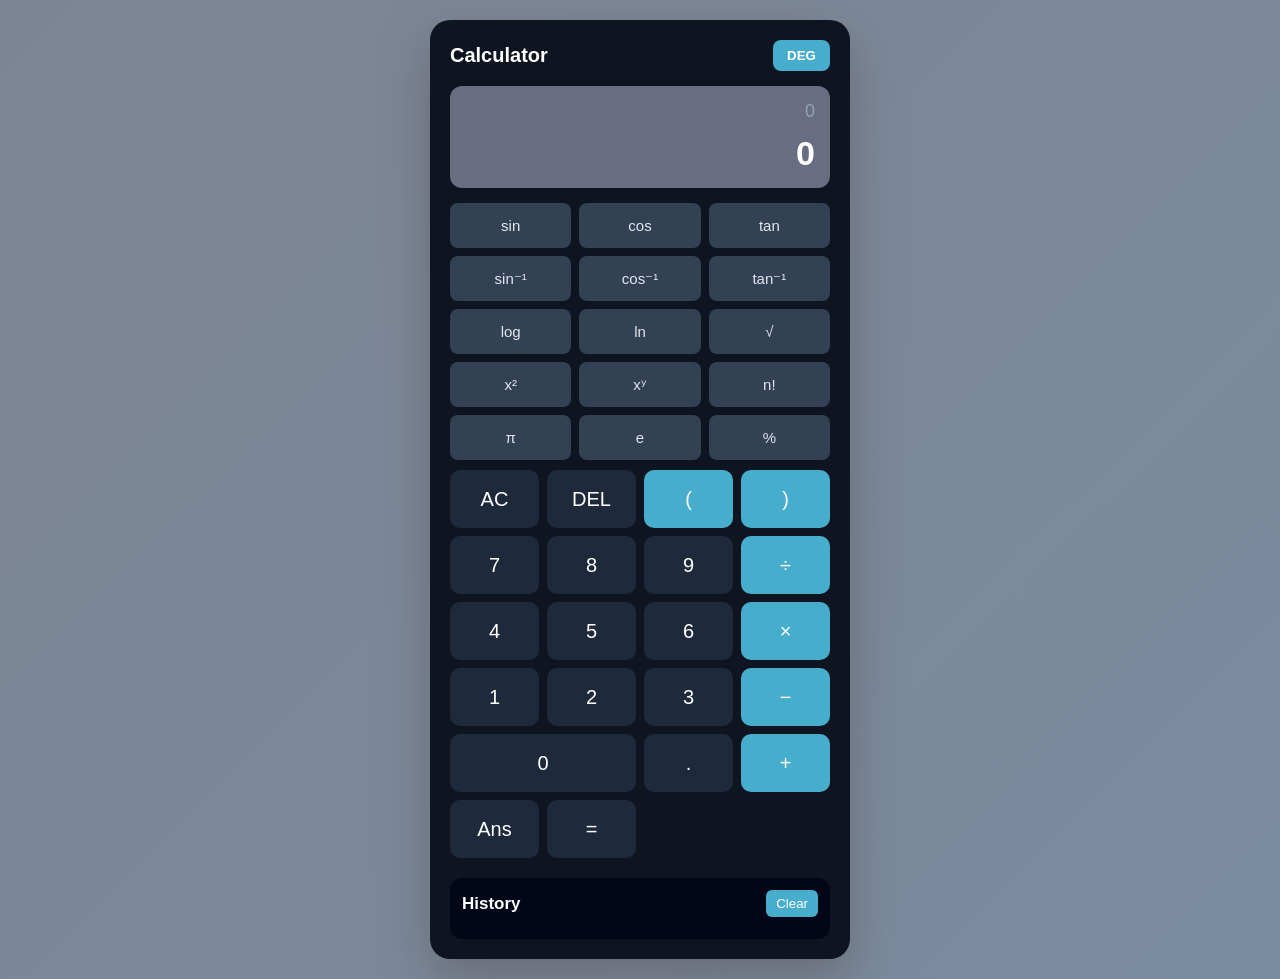
==== commit f3b1e638: "Add files via upload" ====
--- a/index.html
+++ b/index.html
@@ -1,164 +1,101 @@
-<!DOCTYPE html>
-<html lang="en">
-<head>
-<meta charset="UTF-8">
-<meta name="viewport" content="width=device-width, initial-scale=1.0">
-<title>NoteHive — Share & Discover Notes</title>
-
-<link rel="stylesheet" href="style.css">
-</head>
-<body>
-
-  <!-- HEADER -->
-  <header>
-    <div class="logo">Note<span style="color:#14172b">Hive</span></div>
-    <nav>
-      <ul>
-        <li><a href="#">Home</a></li>
-        <li><a href="#">Browse Notes</a></li>
-        <li><a href="#">How It Works</a></li>
-        <li><a href="#">Pricing</a></li>
-        <li><a href="#" class="nav-btn">Join Free</a></li>
-      </ul>
-    </nav>
-  </header>
-
-  <!-- HERO -->
-  <section class="hero">
-    <div class="hero-text">
-      <h1>Share Your Notes. <span>Learn Together.</span></h1>
-      <p>Upload class notes, study guides, and summaries — or discover notes shared by students worldwide, all in one place.</p>
-      <div class="btn-group">
-        <a href="#" class="btn-primary">Upload a Note</a>
-        <a href="#" class="btn-secondary">Browse Notes</a>
-      </div>
-    </div>
-    <div class="hero-image">
-      <div class="note-stack">
-        <div class="note-card"><h4>📘 Physics — Ch.4</h4><p>Uploaded by Aravind</p></div>
-        <div class="note-card"><h4>📗 Data Structures</h4><p>Uploaded by Meena</p></div>
-        <div class="note-card"><h4>📙 History Notes</h4><p>Uploaded by Kavin</p></div>
-      </div>
-    </div>
-  </section>
-
-  <!-- FEATURES -->
-  <section class="features">
-    <h2>Why NoteHive?</h2>
-    <p>A simple platform built for students to upload, find, and exchange quality notes easily.</p>
-    <div class="feature-grid">
-      <div class="feature-card">
-        <div class="feature-icon">📤</div>
-        <h3>Easy Uploading</h3>
-        <p>Upload PDFs, images, or docs in seconds and share them with your class or the world.</p>
-      </div>
-      <div class="feature-card">
-        <div class="feature-icon">🔍</div>
-        <h3>Smart Search</h3>
-        <p>Find notes by subject, topic, or college using our simple search and filters.</p>
-      </div>
-      <div class="feature-card">
-        <div class="feature-icon">🤝</div>
-        <h3>Community Driven</h3>
-        <p>Rate, comment, and follow top contributors to get the best study material.</p>
-      </div>
-    </div>
-  </section>
-
-  <!-- HOW IT WORKS -->
-  <section class="about">
-    <div class="about-image"><div class="box">📚 Your Notes, Organized</div></div>
-    <div class="about-text">
-      <h2>How It Works</h2>
-      <p>Getting started with NoteHive takes just three simple steps.</p>
-      <ul class="steps">
-        <li><span>1</span> Create a free account and set up your profile.</li>
-        <li><span>2</span> Upload your notes or browse notes shared by others.</li>
-        <li><span>3</span> Download, save, or bookmark notes for your exams.</li>
-      </ul>
-    </div>
-  </section>
-
-  <!-- PRICING -->
-  <section class="pricing">
-    <h2>Choose Your Plan</h2>
-    <div class="price-grid">
-      <div class="price-card">
-        <h3>Free</h3>
-        <div class="amount">$0<span style="font-size:0.9rem">/mo</span></div>
-        <ul>
-          <li>✔ Upload up to 10 notes</li>
-          <li>✔ Basic search</li>
-          <li>✔ Community access</li>
-        </ul>
-        <a href="#" class="btn-secondary">Get Started</a>
-      </div>
-      <div class="price-card highlight">
-        <h3>Student Pro</h3>
-        <div class="amount">$4<span style="font-size:0.9rem">/mo</span></div>
-        <ul>
-          <li>✔ Unlimited uploads</li>
-          <li>✔ Ad-free experience</li>
-          <li>✔ Priority downloads</li>
-        </ul>
-        <a href="#" class="btn-primary" style="background:#fff;color:#ff7a3d;">Choose Plan</a>
-      </div>
-      <div class="price-card">
-        <h3>Campus</h3>
-        <div class="amount">$29<span style="font-size:0.9rem">/mo</span></div>
-        <ul>
-          <li>✔ Shared college workspace</li>
-          <li>✔ Admin dashboard</li>
-          <li>✔ Analytics & reports</li>
-        </ul>
-        <a href="#" class="btn-secondary">Choose Plan</a>
-      </div>
-    </div>
-  </section>
-
-  <!-- CTA -->
-  <section class="cta">
-    <h2>Start Sharing Notes Today</h2>
-    <p>Join thousands of students already learning smarter with NoteHive.</p>
-    <a href="#" class="btn-primary">Join Free</a>
-  </section>
-
-  <!-- FOOTER -->
-  <footer>
-    <div class="footer-grid">
-      <div class="footer-col">
-        <h4>NoteHive</h4>
-        <p style="max-width:220px;font-size:0.9rem;">A community platform to share and discover study notes.</p>
-      </div>
-      <div class="footer-col">
-        <h4>Quick Links</h4>
-        <ul>
-          <li><a href="#">Home</a></li>
-          <li><a href="#">Browse Notes</a></li>
-          <li><a href="#">Pricing</a></li>
-        </ul>
-      </div>
-      <div class="footer-col">
-        <h4>Company</h4>
-        <ul>
-          <li><a href="#">About Us</a></li>
-          <li><a href="#">Contact</a></li>
-          <li><a href="#">Careers</a></li>
-        </ul>
-      </div>
-      <div class="footer-col">
-        <h4>Follow Us</h4>
-        <ul>
-          <li><a href="#">Instagram</a></li>
-          <li><a href="#">LinkedIn</a></li>
-          <li><a href="#">GitHub</a></li>
-        </ul>
-      </div>
-    </div>
-    <div class="footer-bottom">
-      &copy; 2026 NoteHive. All rights reserved.
-    </div>
-  </footer>
-
-</body>
-</html>
+<!DOCTYPE html>
+<html lang="en">
+<head>
+    <meta charset="UTF-8">
+    <meta name="viewport" content="width=device-width, initial-scale=1.0">
+
+    <title>Calculator</title>
+
+    <link rel="stylesheet" href="style.css">
+</head>
+
+<body>
+
+    <div class="calculator">
+
+        <!-- Header -->
+        <div class="header">
+            <h1>Calculator</h1>
+            <button id="angleMode" onclick="toggleAngleMode()">DEG</button>
+        </div>
+
+        <!-- Display -->
+        <div class="display-container">
+            <div id="expression">0</div>
+            <div id="result">0</div>
+        </div>
+
+
+        <div class="scientific-buttons">
+
+            <button onclick="appendFunction('sin(')">sin</button>
+            <button onclick="appendFunction('cos(')">cos</button>
+            <button onclick="appendFunction('tan(')">tan</button>
+
+            <button onclick="appendFunction('asin(')">sin⁻¹</button>
+            <button onclick="appendFunction('acos(')">cos⁻¹</button>
+            <button onclick="appendFunction('atan(')">tan⁻¹</button>
+
+            <button onclick="appendFunction('log(')">log</button>
+            <button onclick="appendFunction('ln(')">ln</button>
+            <button onclick="appendFunction('sqrt(')">√</button>
+
+            <button onclick="appendValue('^2')">x²</button>
+            <button onclick="appendValue('^')">xʸ</button>
+            <button onclick="appendFunction('factorial(')">n!</button>
+
+            <button onclick="appendValue('π')">π</button>
+            <button onclick="appendValue('e')">e</button>
+            <button onclick="appendValue('%')">%</button>
+
+        </div>
+
+       
+        
+        <div class="buttons">
+
+            <button class="clear" onclick="clearCalculator()">AC</button>
+            <button class="delete" onclick="deleteLast()">DEL</button>
+            <button class="operator" onclick="appendValue('(')">(</button>
+            <button class="operator" onclick="appendValue(')')">)</button>
+
+            <button onclick="appendValue('7')">7</button>
+            <button onclick="appendValue('8')">8</button>
+            <button onclick="appendValue('9')">9</button>
+            <button class="operator" onclick="appendValue('/')">÷</button>
+
+            <button onclick="appendValue('4')">4</button>
+            <button onclick="appendValue('5')">5</button>
+            <button onclick="appendValue('6')">6</button>
+            <button class="operator" onclick="appendValue('*')">×</button>
+
+            <button onclick="appendValue('1')">1</button>
+            <button onclick="appendValue('2')">2</button>
+            <button onclick="appendValue('3')">3</button>
+            <button class="operator" onclick="appendValue('-')">−</button>
+
+            <button onclick="appendValue('0')" class="zero">0</button>
+            <button onclick="appendValue('.')">.</button>
+            <button class="operator" onclick="appendValue('+')">+</button>
+
+            <button class="answer" onclick="useAnswer()">Ans</button>
+            <button class="equals" onclick="calculate()">=</button>
+
+        </div>
+
+        
+        <div class="history-section">
+            <div class="history-header">
+                <h2>History</h2>
+                <button onclick="clearHistory()">Clear</button>
+            </div>
+
+            <div id="history"></div>
+        </div>
+
+    </div>
+
+    <script src="script.js"></script>
+
+</body>
+</html>
--- a/style.css
+++ b/style.css
@@ -1,282 +1,336 @@
- * { margin: 0; padding: 0; box-sizing: border-box; }
-
-  body {
-    font-family: 'Segoe UI', Arial, sans-serif;
-    color: #202436;
-    line-height: 1.6;
-  }
-
-  /* ===== HEADER ===== */
-  header {
+* {
+    margin: 0;
+    padding: 0;
+    box-sizing: border-box;
+}
+
+body {
+    min-height: 100vh;
+    display: flex;
+    justify-content: center;
+    align-items: center;
+
+    font-family: Arial, sans-serif;
+
+    background: linear-gradient(135deg, #7d8595, #7a8ca0);
+
+    padding: 20px;
+}
+
+.calculator {
+    width: 420px;
+    max-width: 100%;
+
+    background: #0f1520;
+
+    padding: 20px;
+
+    border-radius: 20px;
+
+    box-shadow:
+        0 20px 50px rgba(90, 78, 78, 0.5);
+}
+
+
+
+.header {
     display: flex;
     justify-content: space-between;
     align-items: center;
-    padding: 18px 60px;
-    background: #ffffff;
-    box-shadow: 0 2px 8px rgba(0,0,0,0.06);
-    position: sticky;
-    top: 0;
-    z-index: 100;
-  }
-
-  .logo {
-    font-size: 1.6rem;
-    font-weight: 800;
-    color: #ff7a3d;
-  }
-
-  nav ul {
+
+    margin-bottom: 15px;
+}
+
+.header h1 {
+    color: white;
+    font-size: 20px;
+}
+
+#angleMode {
+    background: #47adcc;
+
+    color: white;
+
+    border: none;
+    border-radius: 8px;
+
+    padding: 8px 14px;
+
+    font-weight: bold;
+
+    cursor: pointer;
+}
+
+
+.display-container {
+    background: #686d82;
+
+    border-radius: 12px;
+
+    padding: 15px;
+
+    margin-bottom: 15px;
+
+    min-height: 100px;
+
     display: flex;
-    list-style: none;
-    gap: 32px;
-  }
-
-  nav ul li a {
-    text-decoration: none;
-    color: #202436;
-    font-weight: 500;
-    transition: color 0.2s;
-  }
-
-  nav ul li a:hover { color: #ff7a3d; }
-
-  .nav-btn {
-    background: #ff7a3d;
-    color: #fff !important;
-    padding: 10px 22px;
+    flex-direction: column;
+
+    justify-content: center;
+
+    overflow: hidden;
+}
+
+#expression {
+    color: #94a3b8;
+
+    font-size: 18px;
+
+    text-align: right;
+
+    min-height: 25px;
+
+    word-wrap: break-word;
+}
+
+#result {
+    color: white;
+
+    font-size: 34px;
+
+    font-weight: bold;
+
+    text-align: right;
+
+    margin-top: 8px;
+
+    word-wrap: break-word;
+}
+
+
+.scientific-buttons {
+    display: grid;
+
+    grid-template-columns: repeat(3, 1fr);
+
+    gap: 8px;
+
+    margin-bottom: 10px;
+}
+
+.scientific-buttons button {
+    height: 45px;
+
+    border: none;
+
+    border-radius: 8px;
+
+    background: #334155;
+
+    color: #e2e8f0;
+
+    font-size: 15px;
+
+    cursor: pointer;
+
+    transition: 0.2s;
+}
+
+.scientific-buttons button:hover {
+    background: #475569;
+
+    transform: translateY(-2px);
+}
+
+/* Main buttons */
+
+.buttons {
+    display: grid;
+
+    grid-template-columns: repeat(4, 1fr);
+
+    gap: 8px;
+}
+
+.buttons button {
+    height: 58px;
+
+    border: none;
+
+    border-radius: 10px;
+
+    background: #1e293b;
+
+    color: white;
+
+    font-size: 20px;
+
+    cursor: pointer;
+
+    transition: 0.2s;
+}
+
+.buttons button:hover {
+    background: #334155;
+
+    transform: translateY(-2px);
+}
+
+.buttons .operator {
+    background: #47adcc;
+};
+
+
+.buttons .operator:hover {
+    background: #1e8fb1;
+};
+
+
+.buttons .clear {
+    background: #39c2c7;
+}
+
+.buttons .clear:hover {
+    background: #040704;
+};
+
+
+.buttons .delete {
+    background: #47adcc;
+};
+
+
+.buttons .delete:hover {
+    background: #47adcc;
+};
+
+
+.buttons .answer {
+    background: #47adcc;
+};
+
+
+.buttons .answer:hover {
+    background: #47adcc;
+};
+
+
+.buttons .equals {
+    background: #16a34a;
+
+    grid-column: span 3;
+}
+
+.buttons .equals:hover {
+    background: #3b3f3c;
+}
+
+.zero {
+    grid-column: span 2;
+}
+
+
+.history-section {
+    margin-top: 20px;
+
+    background: #020617;
+
+    border-radius: 12px;
+
+    padding: 12px;
+}
+
+.history-header {
+    display: flex;
+
+    justify-content: space-between;
+
+    align-items: center;
+
+    margin-bottom: 10px;
+}
+
+.history-header h2 {
+    color: white;
+
+    font-size: 17px;
+}
+
+.history-header button {
+    border: none;
+
+    background: #47adcc;
+
+    color: white;
+
+    padding: 6px 10px;
+
     border-radius: 6px;
-  }
-
-  /* ===== HERO ===== */
-  .hero {
-    display: flex;
-    align-items: center;
-    justify-content: space-between;
-    padding: 80px 60px;
-    background: linear-gradient(135deg, #fff4ec 0%, #fffaf6 100%);
-    gap: 40px;
-    flex-wrap: wrap;
-  }
-
-  .hero-text { flex: 1; min-width: 300px; }
-
-  .hero-text h1 {
-    font-size: 2.8rem;
-    margin-bottom: 18px;
-    color: #14172b;
-  }
-
-  .hero-text span { color: #ff7a3d; }
-
-  .hero-text p {
-    font-size: 1.05rem;
-    color: #565b70;
-    margin-bottom: 28px;
-    max-width: 480px;
-  }
-
-  .btn-group { display: flex; gap: 16px; }
-
-  .btn-primary, .btn-secondary {
-    padding: 13px 28px;
-    border-radius: 6px;
-    text-decoration: none;
-    font-weight: 600;
-    display: inline-block;
-  }
-
-  .btn-primary { background: #ff7a3d; color: #fff; }
-
-  .btn-secondary {
-    background: transparent;
-    color: #ff7a3d;
-    border: 2px solid #ff7a3d;
-  }
-
-  .hero-image { flex: 1; min-width: 280px; display: flex; justify-content: center; }
-
-  .note-stack {
-    position: relative;
-    width: 320px;
-    height: 300px;
-  }
-
-  .note-card {
-    position: absolute;
-    width: 240px;
-    background: #fff;
-    border-radius: 12px;
-    box-shadow: 0 10px 24px rgba(0,0,0,0.08);
-    padding: 18px;
-    border-left: 5px solid #ff7a3d;
-  }
-
-  .note-card:nth-child(1) { top: 0; left: 0; transform: rotate(-6deg); }
-  .note-card:nth-child(2) { top: 40px; left: 60px; transform: rotate(4deg); border-left-color:#4d7cff; }
-  .note-card:nth-child(3) { top: 90px; left: 20px; transform: rotate(-2deg); border-left-color:#3ccf91; }
-
-  .note-card h4 { font-size: 0.9rem; margin-bottom: 6px; }
-  .note-card p { font-size: 0.78rem; color: #7a7f95; }
-
-  /* ===== FEATURES ===== */
-  .features { padding: 70px 60px; text-align: center; }
-  .features h2 { font-size: 2rem; margin-bottom: 12px; }
-  .features > p { color: #6b7080; max-width: 500px; margin: 0 auto 45px; }
-
-  .feature-grid {
-    display: flex;
-    gap: 30px;
-    flex-wrap: wrap;
-    justify-content: center;
-  }
-
-  .feature-card {
-    background: #fff;
-    border: 1px solid #eceef2;
-    border-radius: 12px;
-    padding: 32px 24px;
-    width: 280px;
-    text-align: left;
-    box-shadow: 0 4px 14px rgba(0,0,0,0.04);
-    transition: transform 0.2s, box-shadow 0.2s;
-  }
-
-  .feature-card:hover {
-    transform: translateY(-6px);
-    box-shadow: 0 10px 24px rgba(255,122,61,0.15);
-  }
-
-  .feature-icon {
-    width: 50px;
-    height: 50px;
-    border-radius: 10px;
-    background: #fff0e6;
-    color: #ff7a3d;
-    display: flex;
-    align-items: center;
-    justify-content: center;
-    font-size: 1.4rem;
-    margin-bottom: 18px;
-  }
-
-  .feature-card h3 { margin-bottom: 10px; font-size: 1.15rem; }
-  .feature-card p { color: #6b7080; font-size: 0.95rem; }
-
-  /* ===== HOW IT WORKS / ABOUT ===== */
-  .about {
-    display: flex;
-    align-items: center;
-    gap: 50px;
-    padding: 70px 60px;
-    background: #fffaf6;
-    flex-wrap: wrap;
-  }
-
-  .about-image { flex: 1; min-width: 280px; }
-
-  .about-image .box {
-    width: 100%;
-    height: 280px;
-    background: #14172b;
-    border-radius: 16px;
-    display: flex;
-    align-items: center;
-    justify-content: center;
-    color: #ff7a3d;
-    font-size: 1.4rem;
-    font-weight: 700;
-  }
-
-  .about-text { flex: 1; min-width: 280px; }
-  .about-text h2 { font-size: 1.9rem; margin-bottom: 16px; }
-  .about-text p { color: #4a5068; margin-bottom: 14px; }
-
-  .steps { list-style: none; margin-top: 20px; }
-  .steps li {
-    display: flex;
-    align-items: flex-start;
-    gap: 12px;
-    margin-bottom: 14px;
-    color: #4a5068;
-  }
-  .steps li span {
-    background: #ff7a3d;
-    color: #fff;
-    width: 26px;
-    height: 26px;
-    border-radius: 50%;
-    display: flex;
-    align-items: center;
-    justify-content: center;
-    font-size: 0.85rem;
-    font-weight: 700;
-    flex-shrink: 0;
-  }
-
-  /* ===== CATEGORIES / PRICING ===== */
-  .pricing { padding: 70px 60px; text-align: center; }
-  .pricing h2 { font-size: 2rem; margin-bottom: 45px; }
-
-  .price-grid { display: flex; gap: 26px; justify-content: center; flex-wrap: wrap; }
-
-  .price-card {
-    background: #fff;
-    border-radius: 14px;
-    padding: 36px 28px;
-    width: 260px;
-    border: 1px solid #eceef2;
-  }
-
-  .price-card.highlight {
-    background: #ff7a3d;
-    color: #fff;
-    transform: scale(1.05);
-  }
-
-  .price-card h3 { font-size: 1.2rem; margin-bottom: 10px; }
-  .price-card .amount { font-size: 2.1rem; font-weight: 700; margin: 10px 0; }
-  .price-card ul { list-style: none; margin: 20px 0; text-align: left; }
-  .price-card ul li { padding: 6px 0; font-size: 0.92rem; }
-
-  /* ===== CTA ===== */
-  .cta {
-    background: #14172b;
-    color: #fff;
-    text-align: center;
-    padding: 70px 60px;
-  }
-  .cta h2 { font-size: 2rem; margin-bottom: 14px; }
-  .cta p { color: #c5c8d6; margin-bottom: 28px; }
-
-  
-  footer { background: #0d0f1c; color: #aeb2c3; padding: 45px 60px 20px; }
-
-  .footer-grid {
-    display: flex;
-    justify-content: space-between;
-    flex-wrap: wrap;
-    gap: 30px;
-    margin-bottom: 30px;
-  }
-
-  .footer-col h4 { color: #fff; margin-bottom: 14px; }
-  .footer-col ul { list-style: none; }
-  .footer-col ul li { margin-bottom: 8px; }
-  .footer-col ul li a { color: #aeb2c3; text-decoration: none; }
-  .footer-col ul li a:hover { color: #fff; }
-
-  .footer-bottom {
-    border-top: 1px solid #2a2d3d;
-    padding-top: 18px;
-    text-align: center;
-    font-size: 0.85rem;
-  }
-
-  @media (max-width: 768px) {
-    header, .hero, .features, .about, .pricing, .cta, footer {
-      padding-left: 24px;
-      padding-right: 24px;
-    }
-    nav ul { display: none; }
-    .note-stack { transform: scale(0.85); }
-  }+
+    cursor: pointer;
+}
+
+#history {
+    max-height: 150px;
+
+    overflow-y: auto;
+}
+
+.history-item {
+    padding: 8px;
+
+    border-bottom: 1px solid #1e293b;
+
+    cursor: pointer;
+}
+
+.history-item:hover {
+    background: #1e293b;
+}
+
+.history-expression {
+    color: #94a3b8;
+
+    font-size: 13px;
+}
+
+.history-result {
+    color: white;
+
+    font-size: 16px;
+
+    margin-top: 3px;
+}
+
+/* Mobile */
+
+@media (max-width: 450px) {
+
+    body {
+        padding: 10px;
+    }
+
+    .calculator {
+        padding: 14px;
+    }
+
+    .header h1 {
+        font-size: 17px;
+    }
+
+    #result {
+        font-size: 28px;
+    }
+
+    .scientific-buttons button {
+        height: 40px;
+
+        font-size: 13px;
+    }
+
+    .buttons button {
+        height: 52px;
+
+        font-size: 18px;
+    }
+}
